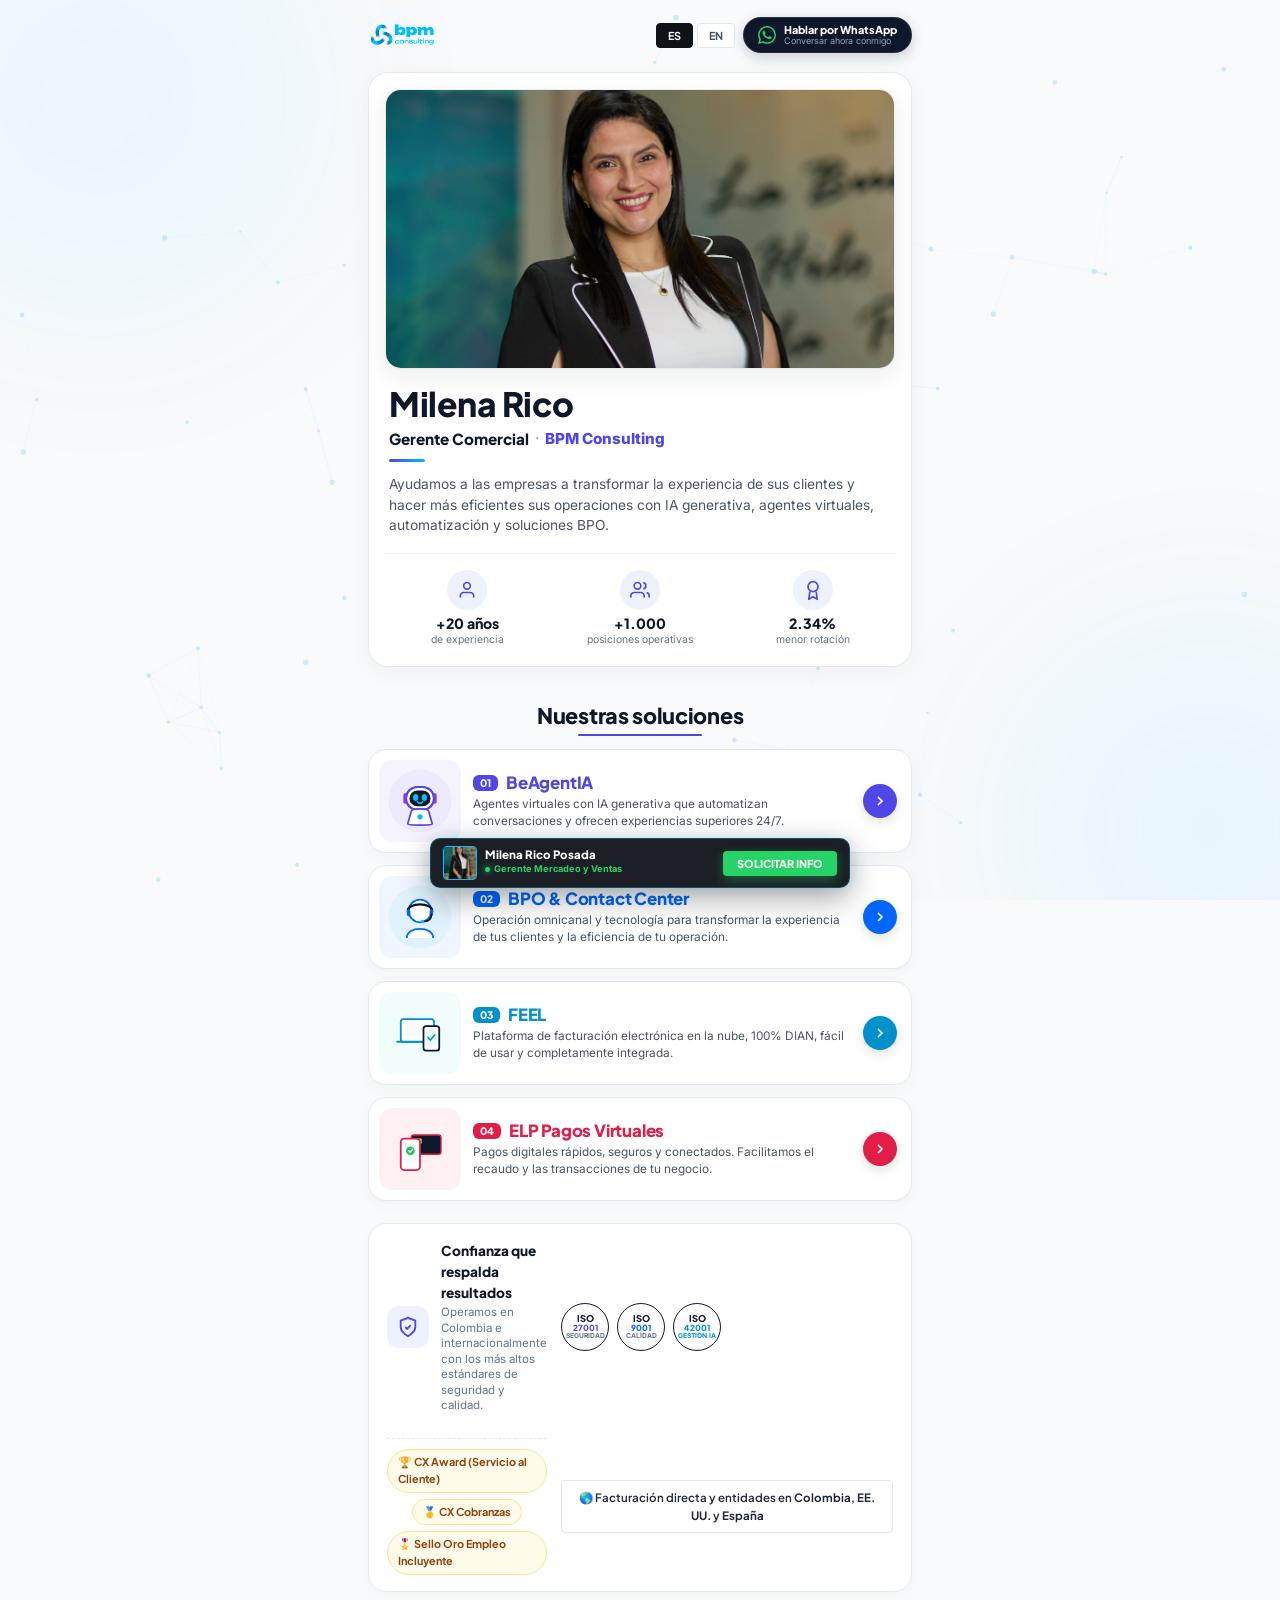
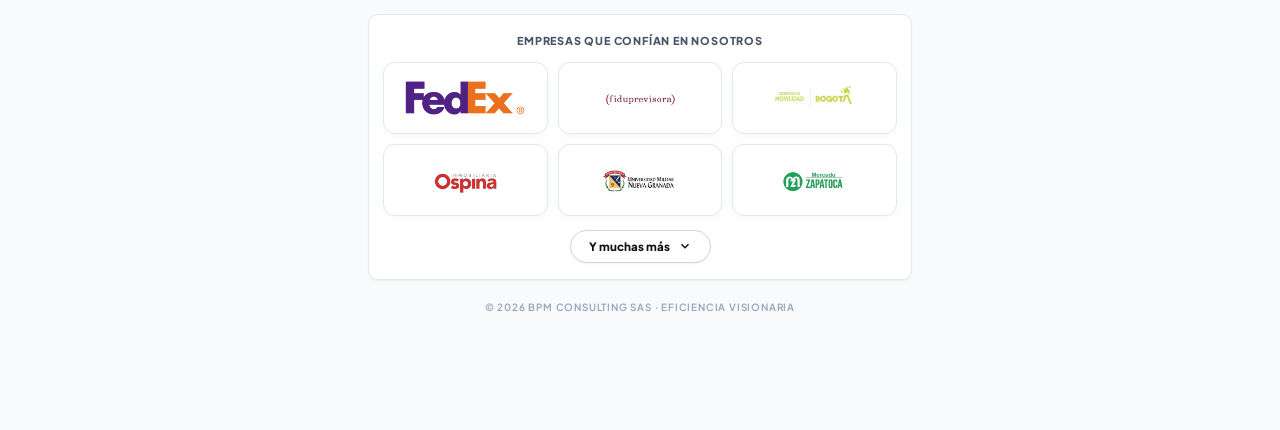
==== index.html @ cb79d007 "feat: integrar conectores CRM en BeAgentIA, galardones CX y facturación global en BPO e index" ====
<!DOCTYPE html>
<html lang="es">
<head>
  <meta charset="UTF-8">
  <meta name="viewport" content="width=device-width, initial-scale=1.0, maximum-scale=5.0">
  <title>BPM Consulting | Portafolio Ejecutivo de Soluciones</title>
  <meta name="description" content="Portafolio Ejecutivo BPM Consulting: BPO Nearshore, Be AgentIA, Plataforma FEEL y En Línea Pagos ELP.">
  <link rel="icon" type="image/png" href="assets/logos/isotipo.png">
  <link rel="stylesheet" href="css/styles.css?v=2.2">
</head>
<body data-product="general">

  <!-- Reading Scroll Progress Bar -->
  <div id="scroll-progress-bar"></div>

  <!-- Interactive Particle Mesh Canvas -->
  <canvas id="network-canvas"></canvas>

  <!-- Ambient Light Layer -->
  <div class="bg-ambient-layer">
    <div class="ambient-flare flare-1"></div>
    <div class="ambient-flare flare-2"></div>
  </div>
  <div class="page-container">

    <!-- Top Header Bar with Logo, Language Toggle & WhatsApp Direct Trigger -->
    <header class="top-header-strip reveal-on-scroll">
      <img src="assets/logos/LOGO HORIZONTAL.png" alt="BPM Consulting" class="top-brand-logo" onerror="this.src='assets/logos/logo-horizontal-color.png'">
      <div class="top-header-right">
        <div class="lang-toggle-group">
          <button class="lang-pill-btn active-lang" data-set-lang="es">ES</button>
          <button class="lang-pill-btn" data-set-lang="en">EN</button>
        </div>
        <a href="https://wa.me/573215734798?text=Hola%20Milena,%20conoc%C3%AD%20BPM%20en%20ANDICOM%20y%20me%20interesa%20conocer%20m%C3%A1s%20sobre%20el%20portafolio%20de%20soluciones%20de%20BPM%20Consulting." class="top-wa-pill-btn dynamic-wa-link" target="_blank" rel="noopener noreferrer">
          <svg viewBox="0 0 24 24" width="18" height="18" fill="currentColor"><path d="M17.472 14.382c-.297-.149-1.758-.867-2.03-.967-.273-.099-.471-.148-.67.15-.197.297-.767.966-.94 1.164-.173.199-.347.223-.644.075-.297-.15-1.255-.463-2.39-1.475-.883-.788-1.48-1.761-1.653-2.059-.173-.297-.018-.458.13-.606.134-.133.298-.347.446-.52.149-.174.198-.298.298-.497.099-.198.05-.371-.025-.52-.075-.149-.669-1.612-.916-2.207-.242-.579-.487-.5-.669-.51-.173-.008-.371-.01-.57-.01-.198 0-.52.074-.792.372-.272.297-1.04 1.016-1.04 2.479 0 1.462 1.065 2.875 1.213 3.074.149.198 2.096 3.2 5.077 4.487.709.306 1.262.489 1.694.625.712.227 1.36.195 1.871.118.571-.085 1.758-.719 2.006-1.413.248-.694.248-1.289.173-1.413-.074-.124-.272-.198-.57-.347m-5.421 7.403h-.004a9.87 9.87 0 01-5.031-1.378l-.361-.214-3.741.982.998-3.648-.235-.374a9.86 9.86 0 01-1.51-5.26c.001-5.45 4.436-9.884 9.888-9.884 2.64 0 5.122 1.03 6.988 2.898a9.825 9.825 0 012.893 6.994c-.003 5.45-4.437 9.884-9.885 9.884m8.413-18.297A11.815 11.815 0 0012.05 0C5.495 0 .16 5.335.157 11.892c0 2.096.547 4.142 1.588 5.945L.057 24l6.305-1.654a11.882 11.882 0 005.683 1.448h.005c6.554 0 11.89-5.335 11.893-11.893a11.821 11.821 0 00-3.48-8.413z"/></svg>
          <div class="top-wa-pill-text">
            <span class="top-wa-pill-title" data-es="Hablar por WhatsApp" data-en="Chat on WhatsApp">Hablar por WhatsApp</span>
            <span class="top-wa-pill-sub" data-es="Conversar ahora conmigo" data-en="Chat with me now">Conversar ahora conmigo</span>
          </div>
        </a>
      </div>
    </header>

    <!-- ==========================================================================
         HERO EXECUTIVE BROCHURE PROFILE (MILENA RICO LARGE TOP PORTRAIT + 3 CIRCLE METRICS)
         ========================================================================== -->
    <section class="hero-brochure-card reveal-on-scroll">
      <div class="hero-brochure-photo-frame">
        <img src="assets/img/Milena.jpeg" alt="Milena Rico Posada" onerror="this.src='assets/logos/isotipo.png'">
      </div>

      <div class="hero-brochure-content">
        <h1 class="hero-brochure-name">Milena Rico</h1>
        <div class="hero-brochure-role-row">
          <span class="hero-brochure-role" data-es="Gerente Comercial" data-en="Commercial Manager">Gerente Comercial</span>
          <span style="color:#94A3B8;">·</span>
          <span class="hero-brochure-company">BPM Consulting</span>
        </div>
        <div class="hero-brochure-bar"></div>
        <p class="hero-brochure-pitch" data-es="Ayudamos a las empresas a transformar la experiencia de sus clientes y hacer más eficientes sus operaciones con IA generativa, agentes virtuales, automatización y soluciones BPO." data-en="We help companies transform their customer experience and streamline operations with generative AI, virtual agents, automation, and BPO solutions.">
          Ayudamos a las empresas a transformar la experiencia de sus clientes y hacer más eficientes sus operaciones con IA generativa, agentes virtuales, automatización y soluciones BPO.
        </p>
      </div>

      <!-- 3 Circular Icon Credentials -->
      <div class="hero-circle-metrics-row">
        <div class="hero-circle-metric-item">
          <div class="circle-metric-icon-wrap">
            <svg viewBox="0 0 24 24" width="20" height="20" fill="none" stroke="currentColor" stroke-width="2"><path d="M20 21v-2a4 4 0 0 0-4-4H8a4 4 0 0 0-4 4v2"></path><circle cx="12" cy="7" r="4"></circle></svg>
          </div>
          <span class="circle-metric-val">+20 años</span>
          <span class="circle-metric-sub" data-es="de experiencia" data-en="of experience">de experiencia</span>
        </div>

        <div class="hero-circle-metric-item">
          <div class="circle-metric-icon-wrap">
            <svg viewBox="0 0 24 24" width="20" height="20" fill="none" stroke="currentColor" stroke-width="2"><path d="M17 21v-2a4 4 0 0 0-4-4H5a4 4 0 0 0-4 4v2"></path><circle cx="9" cy="7" r="4"></circle><path d="M23 21v-2a4 4 0 0 0-3-3.87"></path><path d="M16 3.13a4 4 0 0 1 0 7.75"></path></svg>
          </div>
          <span class="circle-metric-val">+1.000</span>
          <span class="circle-metric-sub" data-es="posiciones operativas" data-en="operational seats">posiciones operativas</span>
        </div>

        <div class="hero-circle-metric-item">
          <div class="circle-metric-icon-wrap">
            <svg viewBox="0 0 24 24" width="20" height="20" fill="none" stroke="currentColor" stroke-width="2"><circle cx="12" cy="8" r="6"></circle><polyline points="8.21 13.89 7 23 12 20 17 23 15.79 13.88"></polyline></svg>
          </div>
          <span class="circle-metric-val">2.34%</span>
          <span class="circle-metric-sub" data-es="menor rotación" data-en="low turnover">menor rotación</span>
        </div>
      </div>
    </section>

    <!-- ==========================================================================
         SOLUTIONS SECTION TITLE
         ========================================================================== -->
    <div class="solutions-section-title-wrap reveal-on-scroll">
      <h2 class="solutions-section-heading" data-es="Nuestras soluciones" data-en="Our Solutions">Nuestras soluciones</h2>
    </div>

    <!-- ==========================================================================
         THE 4 EXECUTIVE SOLUTION CARDS (WITH LEFT GRAPHIC BOX & CIRCULAR ARROW)
         ========================================================================== -->
    <div class="solution-horizontal-list">

      <!-- 01. BeAgentIA -->
      <a href="agentia/index.html" class="sol-card-item sol-card-agentia reveal-on-scroll stagger-1">
        <div class="sol-card-visual-box">
          <svg viewBox="0 0 80 80" width="70" height="70" fill="none" xmlns="http://www.w3.org/2000/svg">
            <circle cx="40" cy="40" r="36" fill="#EDE9FE"/>
            <!-- Cute AI Robot Character -->
            <rect x="24" y="24" width="32" height="26" rx="13" fill="#FFFFFF" stroke="#4F46E5" stroke-width="2.5"/>
            <rect x="28" y="28" width="24" height="18" rx="9" fill="#0F172A"/>
            <!-- Glowing Eyes -->
            <ellipse cx="35" cy="36" rx="3" ry="4" fill="#00BFFC"/>
            <ellipse cx="45" cy="36" rx="3" ry="4" fill="#00BFFC"/>
            <!-- Friendly Smile -->
            <path d="M37 41 Q40 44 43 41" stroke="#00BFFC" stroke-width="1.8" stroke-linecap="round"/>
            <!-- Headphones -->
            <rect x="21" y="31" width="4" height="12" rx="2" fill="#7C3AED"/>
            <rect x="55" y="31" width="4" height="12" rx="2" fill="#7C3AED"/>
            <!-- Robot Body -->
            <path d="M30 52 C30 48, 50 48, 50 52 L54 66 C54 68, 26 68, 26 66 Z" fill="#FFFFFF" stroke="#4F46E5" stroke-width="2"/>
            <circle cx="40" cy="58" r="3" fill="#00BFFC"/>
          </svg>
        </div>
        <div class="sol-card-content">
          <div class="sol-card-header-row">
            <span class="sol-badge-index">01</span>
            <span class="sol-card-title">BeAgentIA</span>
          </div>
          <p class="sol-card-desc" data-es="Agentes virtuales con IA generativa que automatizan conversaciones y ofrecen experiencias superiores 24/7." data-en="Virtual agents with generative AI that automate conversations and deliver superior 24/7 experiences.">
            Agentes virtuales con IA generativa que automatizan conversaciones y ofrecen experiencias superiores 24/7.
          </p>
        </div>
        <div class="sol-card-arrow-circle">
          <svg viewBox="0 0 24 24" width="16" height="16" fill="none" stroke="currentColor" stroke-width="2.5"><polyline points="9 18 15 12 9 6"></polyline></svg>
        </div>
      </a>

      <!-- 02. BPO & Contact Center -->
      <a href="bpo-nearshore/index.html" class="sol-card-item sol-card-bpo reveal-on-scroll stagger-2">
        <div class="sol-card-visual-box">
          <svg viewBox="0 0 80 80" width="70" height="70" fill="none" xmlns="http://www.w3.org/2000/svg">
            <circle cx="40" cy="40" r="36" fill="#E0F2FE"/>
            <!-- Contact Center Agent Profile Graphic -->
            <circle cx="40" cy="33" r="13" fill="#FFFFFF" stroke="#0066FF" stroke-width="2"/>
            <!-- Headset -->
            <path d="M26 33 C26 23, 54 23, 54 33" stroke="#0F172A" stroke-width="2.5" stroke-linecap="round"/>
            <rect x="25" y="31" width="4" height="8" rx="2" fill="#0066FF"/>
            <rect x="51" y="31" width="4" height="8" rx="2" fill="#0066FF"/>
            <path d="M53 37 Q53 45 44 45" stroke="#0F172A" stroke-width="2" stroke-linecap="round"/>
            <circle cx="43" cy="45" r="2" fill="#00BFFC"/>
            <!-- Body -->
            <path d="M25 64 C25 50, 55 50, 55 64" fill="#FFFFFF" stroke="#0066FF" stroke-width="2"/>
          </svg>
        </div>
        <div class="sol-card-content">
          <div class="sol-card-header-row">
            <span class="sol-badge-index">02</span>
            <span class="sol-card-title">BPO &amp; Contact Center</span>
          </div>
          <p class="sol-card-desc" data-es="Operación omnicanal y tecnología para transformar la experiencia de tus clientes y la eficiencia de tu operación." data-en="Omnichannel operations and technology to transform customer experience and operation efficiency.">
            Operación omnicanal y tecnología para transformar la experiencia de tus clientes y la eficiencia de tu operación.
          </p>
        </div>
        <div class="sol-card-arrow-circle">
          <svg viewBox="0 0 24 24" width="16" height="16" fill="none" stroke="currentColor" stroke-width="2.5"><polyline points="9 18 15 12 9 6"></polyline></svg>
        </div>
      </a>

      <!-- 03. FEEL -->
      <a href="feel/index.html" class="sol-card-item sol-card-feel reveal-on-scroll stagger-3">
        <div class="sol-card-visual-box">
          <svg viewBox="0 0 80 80" width="70" height="70" fill="none" xmlns="http://www.w3.org/2000/svg">
            <circle cx="40" cy="40" r="36" fill="#F0FDFA"/>
            <!-- Multi-device Cloud Invoicing Graphic -->
            <!-- Laptop Screen -->
            <rect x="18" y="24" width="38" height="26" rx="3" fill="#FFFFFF" stroke="#0090CC" stroke-width="2"/>
            <rect x="22" y="28" width="30" height="16" rx="2" fill="#F8FAFC"/>
            <path d="M14 50 L60 50" stroke="#0090CC" stroke-width="2.5" stroke-linecap="round"/>
            <!-- Mobile device in front -->
            <rect x="44" y="32" width="18" height="28" rx="3" fill="#FFFFFF" stroke="#0F172A" stroke-width="2"/>
            <rect x="47" y="36" width="12" height="18" rx="1.5" fill="#E6FFFA"/>
            <polyline points="49 45 52 48 57 42" stroke="#00A389" stroke-width="1.8" stroke-linecap="round"/>
          </svg>
        </div>
        <div class="sol-card-content">
          <div class="sol-card-header-row">
            <span class="sol-badge-index">03</span>
            <span class="sol-card-title">FEEL</span>
          </div>
          <p class="sol-card-desc" data-es="Plataforma de facturación electrónica en la nube, 100% DIAN, fácil de usar y completamente integrada." data-en="Cloud electronic invoicing platform, 100% DIAN, easy to use and fully integrated.">
            Plataforma de facturación electrónica en la nube, 100% DIAN, fácil de usar y completamente integrada.
          </p>
        </div>
        <div class="sol-card-arrow-circle">
          <svg viewBox="0 0 24 24" width="16" height="16" fill="none" stroke="currentColor" stroke-width="2.5"><polyline points="9 18 15 12 9 6"></polyline></svg>
        </div>
      </a>

      <!-- 04. ELP Pagos Virtuales -->
      <a href="elp/index.html" class="sol-card-item sol-card-elp reveal-on-scroll stagger-4">
        <div class="sol-card-visual-box">
          <svg viewBox="0 0 80 80" width="70" height="70" fill="none" xmlns="http://www.w3.org/2000/svg">
            <circle cx="40" cy="40" r="36" fill="#FFF1F2"/>
            <!-- Credit Card in Background -->
            <rect x="30" y="24" width="34" height="22" rx="3" fill="#0F172A" stroke="#E11D48" stroke-width="1.5"/>
            <rect x="34" y="28" width="8" height="6" rx="1" fill="#FBBF24"/>
            <!-- Mobile Phone with Payment Confirmation -->
            <rect x="18" y="28" width="22" height="36" rx="4" fill="#FFFFFF" stroke="#E11D48" stroke-width="2"/>
            <rect x="21" y="34" width="16" height="22" rx="2" fill="#F8FAFC"/>
            <!-- Checkmark Circle -->
            <circle cx="29" cy="42" r="5" fill="#22C55E"/>
            <polyline points="27 42 28.5 43.5 31.5 40.5" stroke="#FFFFFF" stroke-width="1.5" stroke-linecap="round"/>
          </svg>
        </div>
        <div class="sol-card-content">
          <div class="sol-card-header-row">
            <span class="sol-badge-index">04</span>
            <span class="sol-card-title">ELP Pagos Virtuales</span>
          </div>
          <p class="sol-card-desc" data-es="Pagos digitales rápidos, seguros y conectados. Facilitamos el recaudo y las transacciones de tu negocio." data-en="Fast, secure, connected digital payments. We facilitate revenue collection and business transactions.">
            Pagos digitales rápidos, seguros y conectados. Facilitamos el recaudo y las transacciones de tu negocio.
          </p>
        </div>
        <div class="sol-card-arrow-circle">
          <svg viewBox="0 0 24 24" width="16" height="16" fill="none" stroke="currentColor" stroke-width="2.5"><polyline points="9 18 15 12 9 6"></polyline></svg>
        </div>
      </a>

    </div>

    <!-- ==========================================================================
         QUALITY ASSURANCE & CERTIFICATIONS BANNER
         ========================================================================== -->
    <div class="assurance-cert-card reveal-on-scroll">
      <div class="assurance-left-wrap">
        <div class="assurance-shield-icon">
          <svg viewBox="0 0 24 24" width="22" height="22" fill="none" stroke="currentColor" stroke-width="2"><path d="M12 22s8-4 8-10V5l-8-3-8 3v7c0 6 8 10 8 10z"></path><polyline points="9 12 11 14 15 10"></polyline></svg>
        </div>
        <div>
          <div class="assurance-title" data-es="Confianza que respalda resultados" data-en="Trust That Backs Results">Confianza que respalda resultados</div>
          <div class="assurance-desc" data-es="Operamos en Colombia e internacionalmente con los más altos estándares de seguridad y calidad." data-en="We operate in Colombia and internationally under the highest security and quality standards.">
            Operamos en Colombia e internacionalmente con los más altos estándares de seguridad y calidad.
          </div>
        </div>
      </div>
      <div class="cert-badges-row">
        <div class="cert-stamp-badge">
          <span class="cert-stamp-title">ISO</span>
          <span class="cert-stamp-title" style="font-size:0.52rem; color:#4F46E5;">27001</span>
          <span class="cert-stamp-sub">Seguridad</span>
        </div>
        <div class="cert-stamp-badge">
          <span class="cert-stamp-title">ISO</span>
          <span class="cert-stamp-title" style="font-size:0.52rem; color:#0066FF;">9001</span>
          <span class="cert-stamp-sub">Calidad</span>
        </div>
        <div class="cert-stamp-badge">
          <span class="cert-stamp-title">ISO</span>
          <span class="cert-stamp-title" style="font-size:0.52rem; color:#0090CC;">42001</span>
          <span class="cert-stamp-sub" style="color:#0090CC;">Gestión IA</span>
        </div>
      </div>

      <!-- Industry Recognition & Global Invoicing -->
      <div class="assurance-awards-row">
        <span class="award-pill-tag">🏆 CX Award (Servicio al Cliente)</span>
        <span class="award-pill-tag">🥇 CX Cobranzas</span>
        <span class="award-pill-tag">🎖️ Sello Oro Empleo Incluyente</span>
      </div>
      <div class="international-presence-strip">
        <span>🌎 Facturación directa y entidades en <strong>Colombia</strong>, <strong>EE. UU.</strong> y <strong>España</strong></span>
      </div>
    </div>

    <!-- ==========================================================================
         COMPACT CLIENT TRUST SECTION WITH EXPANDABLE LOGO GRID
         ========================================================================== -->
    <section class="client-trust-section reveal-on-scroll">
      <div class="client-trust-title" data-es="Empresas que Confían en Nosotros" data-en="Companies That Trust Us">Empresas que Confían en Nosotros</div>
      
      <!-- 6 Primary Logos -->
      <div class="client-logo-grid">
        <div class="client-logo-cell"><img src="assets/logos/Fedex.webp" alt="FedEx"></div>
        <div class="client-logo-cell"><img src="assets/logos/Fiduprevisora.webp" alt="UARIV / Sector Público"></div>
        <div class="client-logo-cell"><img src="assets/logos/Secretaria-de-Mobilidad.webp" alt="Secretaría de Movilidad"></div>
        <div class="client-logo-cell"><img src="assets/logos/Inmobiliaria-Ospina.webp" alt="OPAIN / Ospina"></div>
        <div class="client-logo-cell"><img src="assets/logos/U-Militar-Nueva-Granada.webp" alt="Universidad Militar Nueva Granada"></div>
        <div class="client-logo-cell"><img src="assets/logos/Zapatoca.webp" alt="Supermercados Zapatoca"></div>
      </div>

      <!-- Expand Button -->
      <div class="btn-expand-clients-wrap">
        <button class="btn-expand-clients" type="button" data-toggle-clients>
          <span data-es="Y muchas más" data-en="And many more">Y muchas más</span>
          <svg viewBox="0 0 24 24" width="14" height="14" fill="none" stroke="currentColor" stroke-width="2.5"><polyline points="6 9 12 15 18 9"></polyline></svg>
        </button>
      </div>

      <!-- Expandable Extra Grid -->
      <div class="clients-extra-grid">
        <div class="client-logo-cell"><img src="assets/logos/Claro.webp" alt="Claro"></div>
        <div class="client-logo-cell"><img src="assets/logos/Banco-de-la-Republica.webp" alt="Banco de la República"></div>
        <div class="client-logo-cell"><img src="assets/logos/Prepass.webp" alt="PrePass"></div>
        <div class="client-logo-cell"><img src="assets/logos/Frontier.webp" alt="Frontera Energy"></div>
        <div class="client-logo-cell"><img src="assets/logos/ICETEX.webp" alt="ICETEX"></div>
        <div class="client-logo-cell"><img src="assets/logos/Camara-de-Comercio.webp" alt="Cámara de Comercio"></div>
        <div class="client-logo-cell"><img src="assets/logos/Rabelo-Foods.webp" alt="Rabelo Foods"></div>
        <div class="client-logo-cell"><img src="assets/logos/ICFES.webp" alt="ICFES"></div>
        <div class="client-logo-cell"><img src="assets/logos/Ministerio-de-Educacion.webp" alt="Ministerio de Educación"></div>
      </div>
    </section>

    <!-- Footer Copy Claim -->
    <p class="footer-copy-claim">© 2026 BPM CONSULTING SAS · EFICIENCIA VISIONARIA</p>

  </div>

  <!-- Sticky Bottom Contact Bar -->
  <div class="sticky-float-bar">
    <a href="https://wa.me/573215734798?text=Hola%20Milena,%20conoc%C3%AD%20BPM%20en%20ANDICOM%20y%20me%20interesa%20conocer%20m%C3%A1s%20sobre%20el%20portafolio%20de%20soluciones%20de%20BPM%20Consulting." class="sticky-mgr-info dynamic-wa-link" target="_blank" rel="noopener noreferrer">
      <img src="assets/img/Milena.jpeg" alt="Milena Rico" class="sticky-mgr-img" onerror="this.src='assets/logos/isotipo.png'">
      <div>
        <div class="sticky-mgr-name">Milena Rico Posada</div>
        <div class="sticky-mgr-status"><span class="status-dot-pulse"></span> <span data-es="Gerente Mercadeo y Ventas" data-en="Marketing &amp; Sales Manager">Gerente Mercadeo y Ventas</span></div>
      </div>
    </a>
    <button class="sticky-chat-cta" data-open-lead-modal data-service="Portafolio General" style="border:none; cursor:pointer;">
      <span data-es="Solicitar info" data-en="Request Info">Solicitar info</span>
    </button>
  </div>

  <!-- ==========================================================================
       LEAD CAPTURE MODAL / BOTTOM-SHEET: "SOLICITAR INFORMACIÓN"
       ========================================================================== -->
  <div class="lead-modal-overlay" id="lead-modal-overlay" aria-hidden="true">
    <div class="lead-modal-sheet" role="dialog" aria-modal="true">
      <div class="lead-modal-header">
        <div>
          <h2 class="lead-modal-title" data-es="Solicitar información" data-en="Request Information">Solicitar información</h2>
          <p class="lead-form-hint" style="text-align:left; margin-top:2px; font-size:0.75rem; color:var(--color-gray-70);" data-es="Déjanos tus datos y te contactamos." data-en="Leave your details and we will contact you.">Déjanos tus datos y te contactamos.</p>
        </div>
        <button class="lead-modal-close-btn" id="lead-modal-close" aria-label="Cerrar">
          <svg viewBox="0 0 24 24" width="16" height="16" fill="none" stroke="currentColor" stroke-width="2.5"><line x1="18" y1="6" x2="6" y2="18"></line><line x1="6" y1="6" x2="18" y2="18"></line></svg>
        </button>
      </div>

      <form id="lead-inquiry-form" class="lead-form-grid">
        <div class="lead-input-group">
          <label class="lead-input-label" for="lead-name" data-es="Nombre *" data-en="Name *">Nombre *</label>
          <input type="text" id="lead-name" class="lead-form-input" placeholder="Tu nombre completo" required>
        </div>

        <div class="lead-input-group">
          <label class="lead-input-label" for="lead-company" data-es="Empresa" data-en="Company">Empresa</label>
          <input type="text" id="lead-company" class="lead-form-input" placeholder="Nombre de tu empresa">
        </div>

        <div class="lead-input-group">
          <label class="lead-input-label" for="lead-email" data-es="Correo" data-en="Email">Correo</label>
          <input type="email" id="lead-email" class="lead-form-input" placeholder="correo@empresa.com">
        </div>

        <div class="lead-input-group">
          <label class="lead-input-label" for="lead-phone" data-es="Teléfono *" data-en="Phone *">Teléfono *</label>
          <input type="tel" id="lead-phone" class="lead-form-input" placeholder="+57 300 000 0000" required>
        </div>

        <div class="lead-input-group">
          <label class="lead-input-label" for="lead-interest" data-es="Servicio de interés ▾" data-en="Service of Interest ▾">Servicio de interés ▾</label>
          <select id="lead-interest" class="lead-form-select">
            <option value="BeAgentIA">BeAgentIA</option>
            <option value="BPO & Contact Center">BPO & Contact Center</option>
            <option value="FEEL">FEEL</option>
            <option value="ELP Pagos Virtuales">ELP Pagos Virtuales</option>
            <option value="Portafolio Integral">Todo el Portafolio</option>
          </select>
        </div>

        <button type="submit" class="lead-form-submit-btn">
          <svg viewBox="0 0 24 24" width="18" height="18" fill="currentColor"><path d="M17.472 14.382c-.297-.149-1.758-.867-2.03-.967-.273-.099-.471-.148-.67.15-.197.297-.767.966-.94 1.164-.173.199-.347.223-.644.075-.297-.15-1.255-.463-2.39-1.475-.883-.788-1.48-1.761-1.653-2.059-.173-.297-.018-.458.13-.606.134-.133.298-.347.446-.52.149-.174.198-.298.298-.497.099-.198.05-.371-.025-.52-.075-.149-.669-1.612-.916-2.207-.242-.579-.487-.5-.669-.51-.173-.008-.371-.01-.57-.01-.198 0-.52.074-.792.372-.272.297-1.04 1.016-1.04 2.479 0 1.462 1.065 2.875 1.213 3.074.149.198 2.096 3.2 5.077 4.487.709.306 1.262.489 1.694.625.712.227 1.36.195 1.871.118.571-.085 1.758-.719 2.006-1.413.248-.694.248-1.289.173-1.413-.074-.124-.272-.198-.57-.347m-5.421 7.403h-.004a9.87 9.87 0 01-5.031-1.378l-.361-.214-3.741.982.998-3.648-.235-.374a9.86 9.86 0 01-1.51-5.26c.001-5.45 4.436-9.884 9.888-9.884 2.64 0 5.122 1.03 6.988 2.898a9.825 9.825 0 012.893 6.994c-.003 5.45-4.437 9.884-9.885 9.884m8.413-18.297A11.815 11.815 0 0012.05 0C5.495 0 .16 5.335.157 11.892c0 2.096.547 4.142 1.588 5.945L.057 24l6.305-1.654a11.882 11.882 0 005.683 1.448h.005c6.554 0 11.89-5.335 11.893-11.893a11.821 11.821 0 00-3.48-8.413z"/></svg>
          <span data-es="Enviar información a Milena" data-en="Send Information to Milena">Enviar información a Milena</span>
        </button>
      </form>
    </div>
  </div>

  <script src="js/main.js"></script>
</body>
</html>
---- css/styles.css ----
/* ==========================================================================
   BPM CONSULTING — EXECUTIVE MOBILE SUITE (SHARP & REFINED)
   Typography: 'Plus Jakarta Sans' (Display & Headers) + 'Inter' (Body)
   Style: Sophisticated Corporate, Clean Lines, Rectangular Geometry, Generous Margins
   Official Palette: Electric Cyan #00BFFC / Dark Blue #0090CC / Deep Navy-Black #10121A
   ========================================================================== */

@import url('https://fonts.googleapis.com/css2?family=Inter:wght@300;400;500;600;700&family=Plus+Jakarta+Sans:wght@500;600;700;800&display=swap');

:root {
  /* BPM Core Palette */
  --color-blue: #00BFFC;
  --color-blue-dark: #0090CC;
  --color-black: #10121A;
  --color-white: #FFFFFF;
  --color-gray-90: #1A1D27;
  --color-gray-70: #475467;
  --color-gray-40: #94A3B8;
  --color-gray-20: #CBD5E1;
  --color-gray-10: #E2E8F0;
  --color-gray-05: #F8FAFC;

  /* Product Brand Identities */
  --accent-bpo: #1B4F9C;
  --accent-agentia: #7B3181;
  --accent-feel: #0090CC;
  --accent-elp: #6B2D8C;

  /* Dynamic Theme Variables */
  --prod-accent: #00BFFC;
  --prod-glow: rgba(0, 191, 252, 0.2);

  /* Typography */
  --font-display: 'Plus Jakarta Sans', -apple-system, BlinkMacSystemFont, 'Segoe UI', Roboto, sans-serif;
  --font-body: 'Inter', -apple-system, BlinkMacSystemFont, 'Segoe UI', Roboto, sans-serif;

  /* Sophisticated Rectangular Radii */
  --radius-xs: 4px;
  --radius-sm: 8px;
  --radius-md: 10px;
  --radius-lg: 12px;
  --radius-pill: 9999px;

  /* Refined Elevation Shadows */
  --shadow-subtle: 0 1px 3px rgba(16, 18, 26, 0.04), 0 1px 2px rgba(16, 18, 26, 0.02);
  --shadow-card: 0 4px 20px rgba(16, 18, 26, 0.06), 0 1px 3px rgba(16, 18, 26, 0.03);
  --shadow-hover: 0 10px 25px rgba(0, 191, 252, 0.14), 0 2px 6px rgba(16, 18, 26, 0.04);
  --shadow-cta: 0 6px 18px rgba(37, 211, 102, 0.28);

  /* Motion */
  --ease-smooth: cubic-bezier(0.16, 1, 0.3, 1);
  --ease-spring: cubic-bezier(0.175, 0.885, 0.32, 1.275);
}

/* Subpage Theme Adjustments */
body[data-product="bpo"] {
  --prod-accent: var(--accent-bpo);
  --prod-glow: rgba(27, 79, 156, 0.25);
}
body[data-product="agentia"] {
  --prod-accent: var(--accent-agentia);
  --prod-glow: rgba(123, 49, 129, 0.25);
}
body[data-product="feel"] {
  --prod-accent: var(--accent-feel);
  --prod-glow: rgba(0, 144, 204, 0.25);
}
body[data-product="elp"] {
  --prod-accent: var(--accent-elp);
  --prod-glow: rgba(107, 45, 140, 0.25);
}

/* Reset */
*, *::before, *::after {
  box-sizing: border-box;
  margin: 0;
  padding: 0;
  -webkit-tap-highlight-color: transparent;
}

img {
  max-width: 100%;
  height: auto;
}

html {
  font-size: 100%;
  scroll-behavior: smooth;
}

body {
  font-family: var(--font-body);
  background-color: var(--color-gray-05);
  color: var(--color-black);
  min-height: 100vh;
  line-height: 1.55;
  overflow-x: hidden;
  position: relative;
  -webkit-font-smoothing: antialiased;
  -moz-osx-font-smoothing: grayscale;
}

/* Top Progress Bar */
#scroll-progress-bar {
  position: fixed;
  top: 0;
  left: 0;
  height: 2.5px;
  width: 0%;
  background: linear-gradient(90deg, var(--color-blue), var(--color-blue-dark));
  z-index: 10002;
  transition: width 0.1s ease-out;
}

/* Background Canvas & Ambient Orbs */
#network-canvas {
  position: fixed;
  top: 0;
  left: 0;
  width: 100%;
  height: 100%;
  z-index: 0;
  pointer-events: none;
  opacity: 0.45;
}

.bg-ambient-layer {
  position: fixed;
  inset: 0;
  overflow: hidden;
  pointer-events: none;
  z-index: 0;
}

.ambient-flare {
  position: absolute;
  border-radius: 50%;
  filter: blur(100px);
  opacity: 0.35;
  animation: floatOrb 14s infinite alternate ease-in-out;
}

.flare-1 {
  width: 50vw;
  height: 50vw;
  max-width: 450px;
  max-height: 450px;
  background: rgba(0, 191, 252, 0.16);
  top: -10vw;
  left: -10vw;
}

.flare-2 {
  width: 45vw;
  height: 45vw;
  max-width: 400px;
  max-height: 400px;
  background: var(--prod-glow);
  bottom: -10vw;
  right: -10vw;
  animation-delay: -7s;
}

@keyframes floatOrb {
  0% { transform: translate(0, 0) scale(1); }
  100% { transform: translate(25px, 30px) scale(1.06); }
}

/* ==========================================================================
   PAGE CONTAINER (BREATHING MARGINS)
   ========================================================================== */
.page-container {
  position: relative;
  z-index: 1;
  width: 100%;
  max-width: 580px;
  margin: 0 auto;
  padding: 16px 18px 115px;
  display: flex;
  flex-direction: column;
  align-items: center;
}

/* Top Header Bar for Subpages (Clean Back Nav + Logo + Lang) */
.subpage-top-bar {
  width: 100%;
  display: flex;
  justify-content: space-between;
  align-items: center;
  margin-bottom: 16px;
  gap: 8px;
}

.back-nav-pill {
  display: inline-flex;
  align-items: center;
  gap: 5px;
  padding: 5px 12px;
  background: #FFFFFF;
  border: 1px solid var(--color-gray-10);
  border-radius: var(--radius-xs);
  color: var(--color-black);
  text-decoration: none;
  font-family: var(--font-display);
  font-size: 0.68rem;
  font-weight: 700;
  box-shadow: var(--shadow-subtle);
  transition: all 0.2s ease;
  flex-shrink: 0;
}

.back-nav-pill:hover {
  border-color: var(--color-blue);
  color: var(--color-blue-dark);
  background: #FFFFFF;
}

.back-nav-pill:active {
  transform: scale(0.96);
}

/* Top Header Strip (Hub) */
.top-header-strip {
  width: 100%;
  display: flex;
  justify-content: space-between;
  align-items: center;
  margin-bottom: 18px;
  gap: 10px;
}

.top-brand-logo {
  height: 38px;
  max-width: 160px;
  width: auto;
  object-fit: contain;
  display: block;
}

.top-header-right {
  display: flex;
  align-items: center;
  gap: 8px;
}

.lang-toggle-group {
  display: flex;
  gap: 4px;
  flex-shrink: 0;
}

.lang-pill-btn {
  background: #FFFFFF;
  border: 1px solid var(--color-gray-10);
  color: var(--color-gray-70);
  padding: 5px 11px;
  border-radius: var(--radius-xs);
  font-family: var(--font-display);
  font-size: 0.68rem;
  font-weight: 700;
  cursor: pointer;
  transition: all 0.2s ease;
}

.lang-pill-btn.active-lang {
  background: var(--color-black);
  color: #FFFFFF;
  border-color: var(--color-black);
}

.top-wa-pill-btn {
  display: inline-flex;
  align-items: center;
  gap: 8px;
  background: #0F172A;
  color: #FFFFFF;
  padding: 6px 14px;
  border-radius: 50px;
  text-decoration: none;
  box-shadow: 0 4px 14px rgba(15, 23, 42, 0.2);
  transition: all 0.2s ease;
  border: 1px solid rgba(255, 255, 255, 0.1);
}

.top-wa-pill-btn:hover {
  background: #1E293B;
  transform: translateY(-1px);
}

.top-wa-pill-btn svg {
  color: #25D366;
  flex-shrink: 0;
}

.top-wa-pill-text {
  display: flex;
  flex-direction: column;
  text-align: left;
  line-height: 1.15;
}

.top-wa-pill-title {
  font-family: var(--font-display);
  font-size: 0.68rem;
  font-weight: 800;
  color: #FFFFFF;
}

.top-wa-pill-sub {
  font-size: 0.56rem;
  color: #94A3B8;
}

/* Scroll Reveal */
.reveal-on-scroll {
  opacity: 0;
  transform: translateY(14px);
  transition: opacity 0.45s var(--ease-smooth), transform 0.45s var(--ease-smooth);
  will-change: opacity, transform;
}

.reveal-on-scroll.revealed {
  opacity: 1;
  transform: translateY(0);
}

.stagger-1 { transition-delay: 0.04s; }
.stagger-2 { transition-delay: 0.08s; }
.stagger-3 { transition-delay: 0.12s; }
.stagger-4 { transition-delay: 0.16s; }

/* ==========================================================================
   HERO EXECUTIVE PROFILE (MILENA RICO LARGE TOP PORTRAIT + METRICS)
   ========================================================================== */
.hero-brochure-card {
  width: 100%;
  background: #FFFFFF;
  border: 1px solid #E2E8F0;
  border-radius: 20px;
  padding: 16px 16px 20px;
  box-shadow: 0 6px 24px rgba(0, 0, 0, 0.04);
  margin-bottom: 22px;
  position: relative;
  overflow: hidden;
  display: flex;
  flex-direction: column;
}

.hero-brochure-photo-frame {
  position: relative;
  width: 100%;
  height: 280px;
  border-radius: 16px;
  overflow: hidden;
  box-shadow: 0 8px 24px rgba(15, 23, 42, 0.08);
  border: 1px solid rgba(0, 0, 0, 0.06);
  background: #F8FAFC;
  margin-bottom: 16px;
}

@media (max-width: 480px) {
  .hero-brochure-photo-frame {
    height: 240px;
  }
}

.hero-brochure-photo-frame img {
  width: 100%;
  height: 100%;
  object-fit: cover;
  object-position: center 18%;
  display: block;
}

.hero-brochure-content {
  display: flex;
  flex-direction: column;
  padding: 0 4px;
}

.hero-brochure-name {
  font-family: var(--font-display);
  font-size: 2.1rem;
  font-weight: 800;
  color: #0F172A;
  line-height: 1.1;
  margin-bottom: 4px;
  letter-spacing: -0.5px;
}

.hero-brochure-role-row {
  display: flex;
  align-items: center;
  gap: 6px;
  flex-wrap: wrap;
  margin-bottom: 8px;
}

.hero-brochure-role {
  font-family: var(--font-display);
  font-size: 0.95rem;
  font-weight: 800;
  color: #0F172A;
}

.hero-brochure-company {
  color: #4F46E5;
  font-weight: 800;
  font-size: 0.95rem;
}

.hero-brochure-bar {
  width: 36px;
  height: 3.5px;
  background: linear-gradient(90deg, #4F46E5, #00BFFC);
  border-radius: 2px;
  margin-bottom: 12px;
}

.hero-brochure-pitch {
  font-size: 0.86rem;
  color: #475569;
  line-height: 1.48;
  margin-bottom: 18px;
}

/* 3 Circular Icon Credentials / Stats */
.hero-circle-metrics-row {
  display: grid;
  grid-template-columns: repeat(3, 1fr);
  gap: 8px;
  padding-top: 16px;
  border-top: 1px solid #F1F5F9;
}

.hero-circle-metric-item {
  display: flex;
  flex-direction: column;
  align-items: center;
  text-align: center;
}

.circle-metric-icon-wrap {
  width: 40px;
  height: 40px;
  border-radius: 50%;
  background: #EEF2FF;
  display: flex;
  align-items: center;
  justify-content: center;
  color: #4F46E5;
  margin-bottom: 6px;
}

.circle-metric-val {
  font-family: var(--font-display);
  font-size: 0.88rem;
  font-weight: 800;
  color: #0F172A;
  line-height: 1.1;
}

.circle-metric-sub {
  font-size: 0.65rem;
  color: #64748B;
  margin-top: 2px;
  line-height: 1.2;
}

/* ==========================================================================
   SOLUTIONS SECTION TITLE
   ========================================================================== */
.solutions-section-title-wrap {
  text-align: center;
  margin: 10px 0 16px;
  position: relative;
}

.solutions-section-heading {
  font-family: var(--font-display);
  font-size: 1.35rem;
  font-weight: 800;
  color: #0F172A;
  display: inline-block;
  position: relative;
  letter-spacing: -0.3px;
}

.solutions-section-heading::after {
  content: '';
  position: absolute;
  bottom: -4px;
  left: 20%;
  right: 20%;
  height: 2.5px;
  background: #4F46E5;
  border-radius: 2px;
}

/* ==========================================================================
   HORIZONTAL EXECUTIVE SOLUTION CARDS (WITH LEFT GRAPHIC BOX)
   ========================================================================== */
.solution-horizontal-list {
  width: 100%;
  display: flex;
  flex-direction: column;
  gap: 12px;
  margin-bottom: 22px;
}

.sol-card-item {
  width: 100%;
  background: #FFFFFF;
  border: 1px solid #E2E8F0;
  border-radius: 18px;
  padding: 10px;
  display: flex;
  align-items: center;
  gap: 12px;
  text-decoration: none;
  box-shadow: 0 4px 16px rgba(0, 0, 0, 0.03);
  transition: all 0.25s cubic-bezier(0.2, 0.8, 0.2, 1);
  position: relative;
}

.sol-card-item:hover {
  transform: translateY(-2px);
  box-shadow: 0 8px 24px rgba(0, 0, 0, 0.07);
  border-color: #CBD5E1;
}

.sol-card-item:active {
  transform: scale(0.99);
}

/* Left Illustration Box */
.sol-card-visual-box {
  width: 82px;
  height: 82px;
  border-radius: 14px;
  display: flex;
  align-items: center;
  justify-content: center;
  flex-shrink: 0;
  overflow: hidden;
  padding: 6px;
  position: relative;
}

@media (max-width: 480px) {
  .sol-card-visual-box {
    width: 74px;
    height: 74px;
  }
}

.sol-card-visual-box svg,
.sol-card-visual-box img {
  width: 100%;
  height: 100%;
  object-fit: contain;
}

/* Specific product colors for visual box */
.sol-card-agentia .sol-card-visual-box { background: #F5F3FF; }
.sol-card-bpo .sol-card-visual-box { background: #EFF6FF; }
.sol-card-feel .sol-card-visual-box { background: #F0FDFA; }
.sol-card-elp .sol-card-visual-box { background: #FFF1F2; }

/* Middle Content */
.sol-card-content {
  flex: 1;
  min-width: 0;
  display: flex;
  flex-direction: column;
  gap: 3px;
}

.sol-card-header-row {
  display: flex;
  align-items: center;
  gap: 8px;
}

.sol-badge-index {
  font-family: var(--font-display);
  font-size: 0.65rem;
  font-weight: 800;
  color: #FFFFFF;
  padding: 2px 7px;
  border-radius: 6px;
  line-height: 1.2;
}

.sol-card-agentia .sol-badge-index { background: #4F46E5; }
.sol-card-bpo .sol-badge-index { background: #0066FF; }
.sol-card-feel .sol-badge-index { background: #0090CC; }
.sol-card-elp .sol-badge-index { background: #E11D48; }

.sol-card-title {
  font-family: var(--font-display);
  font-size: 1.05rem;
  font-weight: 800;
  line-height: 1.2;
  letter-spacing: -0.2px;
}

.sol-card-agentia .sol-card-title { color: #4F46E5; }
.sol-card-bpo .sol-card-title { color: #0066FF; }
.sol-card-feel .sol-card-title { color: #0090CC; }
.sol-card-elp .sol-card-title { color: #E11D48; }

.sol-card-desc {
  font-size: 0.74rem;
  color: #475569;
  line-height: 1.38;
}

/* Right Circular Arrow Button */
.sol-card-arrow-circle {
  width: 34px;
  height: 34px;
  border-radius: 50%;
  display: flex;
  align-items: center;
  justify-content: center;
  color: #FFFFFF;
  flex-shrink: 0;
  margin-right: 4px;
  box-shadow: 0 4px 12px rgba(0, 0, 0, 0.12);
  transition: transform 0.2s ease;
}

.sol-card-item:hover .sol-card-arrow-circle {
  transform: translateX(2px);
}

.sol-card-agentia .sol-card-arrow-circle { background: #4F46E5; }
.sol-card-bpo .sol-card-arrow-circle { background: #0066FF; }
.sol-card-feel .sol-card-arrow-circle { background: #0090CC; }
.sol-card-elp .sol-card-arrow-circle { background: #E11D48; }

/* ==========================================================================
   ASSURANCE & CERTIFICATIONS CARD
   ========================================================================== */
.assurance-cert-card {
  width: 100%;
  background: #FFFFFF;
  border: 1px solid #E2E8F0;
  border-radius: 18px;
  padding: 16px 18px;
  display: grid;
  grid-template-columns: 1fr auto;
  align-items: center;
  gap: 14px;
  margin-bottom: 22px;
  box-shadow: 0 4px 16px rgba(0, 0, 0, 0.02);
}

@media (max-width: 480px) {
  .assurance-cert-card {
    grid-template-columns: 1fr;
    gap: 12px;
  }
}

.assurance-left-wrap {
  display: flex;
  align-items: center;
  gap: 12px;
}

.assurance-shield-icon {
  width: 42px;
  height: 42px;
  border-radius: 12px;
  background: #EEF2FF;
  color: #4F46E5;
  display: flex;
  align-items: center;
  justify-content: center;
  flex-shrink: 0;
}

.assurance-title {
  font-family: var(--font-display);
  font-size: 0.85rem;
  font-weight: 800;
  color: #0F172A;
  margin-bottom: 2px;
}

.assurance-desc {
  font-size: 0.72rem;
  color: #64748B;
  line-height: 1.35;
}

.cert-badges-row {
  display: flex;
  align-items: center;
  gap: 8px;
}

.cert-stamp-badge {
  display: flex;
  flex-direction: column;
  align-items: center;
  justify-content: center;
  width: 48px;
  height: 48px;
  border-radius: 50%;
  border: 1.5px solid #0F172A;
  text-align: center;
  background: #FFFFFF;
  padding: 2px;
}

.cert-stamp-badge.icontec-badge {
  border-color: #0090CC;
  color: #0090CC;
}

.cert-stamp-title {
  font-family: var(--font-display);
  font-size: 0.58rem;
  font-weight: 900;
  line-height: 1;
  color: #0F172A;
}

.cert-stamp-sub {
  font-size: 0.42rem;
  font-weight: 700;
  color: #64748B;
  text-transform: uppercase;
  line-height: 1;
  margin-top: 1px;
}

/* ==========================================================================
   EXECUTIVE DARK NAVY FOOTER
   ========================================================================== */
.executive-navy-footer {
  width: 100%;
  background: #0B132B;
  border-radius: 20px;
  padding: 22px 20px;
  color: #FFFFFF;
  display: grid;
  grid-template-columns: 1.2fr 1fr;
  gap: 16px;
  box-shadow: 0 10px 30px rgba(11, 19, 43, 0.3);
  margin-bottom: 24px;
}

@media (max-width: 480px) {
  .executive-navy-footer {
    grid-template-columns: 1fr;
    gap: 18px;
  }
}

.footer-col-left, .footer-col-right {
  display: flex;
  flex-direction: column;
  gap: 8px;
}

.footer-section-title {
  font-family: var(--font-display);
  font-size: 0.95rem;
  font-weight: 800;
  color: #FFFFFF;
}

.footer-pitch-text {
  font-size: 0.72rem;
  color: #94A3B8;
  line-height: 1.4;
  margin-bottom: 4px;
}

.footer-contact-link {
  display: inline-flex;
  align-items: center;
  gap: 6px;
  color: #E2E8F0;
  text-decoration: none;
  font-size: 0.75rem;
  font-weight: 600;
  transition: color 0.2s ease;
}

.footer-contact-link:hover {
  color: #00BFFC;
}

.footer-contact-link svg {
  color: #00BFFC;
  flex-shrink: 0;
}

.footer-social-row {
  display: flex;
  align-items: center;
  gap: 8px;
  margin: 4px 0;
}

.footer-social-circle {
  width: 32px;
  height: 32px;
  border-radius: 50%;
  border: 1px solid rgba(255, 255, 255, 0.2);
  display: flex;
  align-items: center;
  justify-content: center;
  color: #FFFFFF;
  text-decoration: none;
  transition: all 0.2s ease;
}

.footer-social-circle:hover {
  background: #4F46E5;
  border-color: #4F46E5;
  transform: translateY(-2px);
}

.footer-web-link {
  font-size: 0.72rem;
  color: #94A3B8;
  text-decoration: none;
  margin-top: 4px;
  display: inline-flex;
  align-items: center;
  gap: 5px;
}

.footer-web-link:hover {
  color: #FFFFFF;
}

/* ==========================================================================
   PRODUCT EXECUTIVE TILES
   ========================================================================== */
.product-executive-tile {
  background: #FFFFFF;
  border: 1px solid var(--color-gray-10);
  border-radius: var(--radius-md);
  padding: 16px 18px;
  text-decoration: none;
  color: var(--color-black);
  box-shadow: var(--shadow-subtle);
  transition: all 0.22s ease;
  position: relative;
  overflow: hidden;
  display: flex;
  flex-direction: column;
  gap: 10px;
}

.product-executive-tile::before {
  content: '';
  position: absolute;
  left: 0;
  top: 0;
  bottom: 0;
  width: 3.5px;
  background: var(--prod-accent-color, var(--color-blue));
}

.product-executive-tile:hover {
  transform: translateY(-2px);
  border-color: var(--prod-accent-color, var(--color-blue));
  box-shadow: var(--shadow-hover);
}

.product-executive-tile:active {
  transform: scale(0.98);
}

.tile-top-row {
  display: flex;
  align-items: center;
  justify-content: space-between;
  gap: 10px;
  min-height: 32px;
}

.tile-brand-container {
  height: 28px;
  display: flex;
  align-items: center;
  justify-content: flex-start;
}

.tile-brand-frame {
  max-height: 26px;
  max-width: 110px;
  width: auto;
  height: auto;
  object-fit: contain;
  display: block;
}

.tile-bpo {
  --prod-accent-color: #0066FF;
  --prod-tag-bg: rgba(0, 102, 255, 0.08);
  --prod-tag-border: rgba(0, 102, 255, 0.22);
  --prod-icon-bg: rgba(0, 102, 255, 0.08);
  --prod-icon-color: #0066FF;
}

.tile-agentia {
  --prod-accent-color: #7C3AED;
  --prod-tag-bg: rgba(124, 58, 237, 0.08);
  --prod-tag-border: rgba(124, 58, 237, 0.22);
  --prod-icon-bg: rgba(124, 58, 237, 0.08);
  --prod-icon-color: #7C3AED;
}

.tile-feel {
  --prod-accent-color: #0090CC;
  --prod-tag-bg: rgba(0, 191, 252, 0.08);
  --prod-tag-border: rgba(0, 191, 252, 0.22);
  --prod-icon-bg: rgba(0, 191, 252, 0.1);
  --prod-icon-color: #0090CC;
}

.tile-elp {
  --prod-accent-color: #E11D48;
  --prod-tag-bg: rgba(225, 29, 72, 0.08);
  --prod-tag-border: rgba(225, 29, 72, 0.22);
  --prod-icon-bg: rgba(225, 29, 72, 0.08);
  --prod-icon-color: #E11D48;
}

.tile-service-icon-wrap {
  display: flex;
  align-items: center;
  gap: 8px;
}

.service-icon-circle {
  width: 44px;
  height: 44px;
  border-radius: 50%;
  background: var(--prod-icon-bg, rgba(0, 191, 252, 0.1));
  color: var(--prod-icon-color, var(--color-blue));
  display: flex;
  align-items: center;
  justify-content: center;
  border: 1px solid var(--prod-tag-border, rgba(0, 191, 252, 0.2));
  flex-shrink: 0;
  transition: transform 0.2s ease;
}

.product-executive-tile:hover .service-icon-circle {
  transform: scale(1.06);
}

.tile-index-badge {
  font-family: var(--font-display);
  font-size: 0.65rem;
  font-weight: 800;
  letter-spacing: 0.5px;
  padding: 3px 8px;
  border-radius: var(--radius-xs);
  background: var(--prod-tag-bg, rgba(0, 191, 252, 0.08));
  color: var(--prod-accent-color, var(--color-blue-dark));
  border: 1px solid var(--prod-tag-border, rgba(0, 191, 252, 0.2));
  white-space: nowrap;
}

.tile-body-block {
  text-align: left;
}

.tile-title-main {
  font-family: var(--font-display);
  font-size: 1.05rem;
  font-weight: 800;
  color: var(--color-black);
  line-height: 1.25;
  margin-bottom: 3px;
}

.tile-value-pitch {
  font-size: 0.8rem;
  color: var(--color-gray-70);
  line-height: 1.45;
}

.exec-sub-tagline {
  font-size: 0.8rem;
  color: var(--color-blue-dark);
  font-weight: 600;
  margin-top: 6px;
  margin-bottom: 14px;
}

.tile-bottom-action {
  display: flex;
  align-items: center;
  justify-content: space-between;
  padding-top: 10px;
  border-top: 1px solid var(--color-gray-05);
}

.tile-feature-chip {
  font-size: 0.66rem;
  font-weight: 600;
  color: var(--color-gray-70);
  display: flex;
  align-items: center;
  gap: 4px;
}

.tile-action-link {
  font-family: var(--font-display);
  font-size: 0.7rem;
  font-weight: 700;
  color: var(--prod-accent-color, var(--color-blue-dark));
  display: flex;
  align-items: center;
  gap: 4px;
}

.tile-action-link svg {
  transition: transform 0.2s ease;
}

.product-executive-tile:hover .tile-action-link svg {
  transform: translateX(3px);
}

/* Product Specific Color Schemes */
.tile-bpo {
  --prod-accent-color: #1B4F9C;
  --prod-tag-bg: rgba(27, 79, 156, 0.08);
  --prod-tag-border: rgba(27, 79, 156, 0.2);
}
.tile-agentia {
  --prod-accent-color: #7B3181;
  --prod-tag-bg: rgba(123, 49, 129, 0.08);
  --prod-tag-border: rgba(123, 49, 129, 0.2);
}
.tile-feel {
  --prod-accent-color: #0090CC;
  --prod-tag-bg: rgba(0, 144, 204, 0.08);
  --prod-tag-border: rgba(0, 144, 204, 0.2);
}
.tile-elp {
  --prod-accent-color: #6B2D8C;
  --prod-tag-bg: rgba(107, 45, 140, 0.08);
  --prod-tag-border: rgba(107, 45, 140, 0.2);
}

/* ==========================================================================
   SUBPAGE PRODUCT HERO & COMPONENT CARDS (EXPANDED BREATHING ROOM)
   ========================================================================== */
.hero-product-card {
  width: 100%;
  background: #FFFFFF;
  border: 1.5px solid #E2E8F0;
  border-radius: 20px;
  padding: 30px 22px 24px;
  display: flex;
  flex-direction: column;
  align-items: center;
  text-align: center;
  box-shadow: 0 6px 24px rgba(0, 0, 0, 0.04);
  position: relative;
  overflow: hidden;
  margin-bottom: 22px;
}

.hero-product-card::before {
  content: '';
  position: absolute;
  top: 0;
  left: 0;
  right: 0;
  height: 4px;
  background: var(--prod-accent, var(--color-blue));
}

.product-eyebrow-badge {
  display: inline-flex;
  align-items: center;
  gap: 7px;
  padding: 6px 14px;
  border-radius: 30px;
  background: rgba(0, 191, 252, 0.08);
  border: 1px solid rgba(0, 191, 252, 0.2);
  color: var(--color-blue-dark);
  font-family: var(--font-display);
  font-size: 0.68rem;
  font-weight: 800;
  letter-spacing: 0.8px;
  text-transform: uppercase;
  margin-bottom: 16px;
}

.live-dot {
  width: 6px;
  height: 6px;
  border-radius: 50%;
  background: var(--color-blue);
  box-shadow: 0 0 8px var(--color-blue);
}

.hero-logo-frame {
  max-height: 60px;
  max-width: 220px;
  object-fit: contain;
  margin-bottom: 16px;
}

.hero-headline {
  font-family: var(--font-display);
  font-size: 1.55rem;
  font-weight: 800;
  color: #0F172A;
  line-height: 1.2;
  margin-bottom: 12px;
  letter-spacing: -0.3px;
}

.hero-lead-text {
  font-size: 0.88rem;
  color: #475569;
  line-height: 1.55;
  margin-bottom: 20px;
  max-width: 460px;
}

.key-value-chips-row {
  display: flex;
  flex-wrap: wrap;
  justify-content: center;
  gap: 8px;
  margin-bottom: 20px;
  width: 100%;
}

.value-chip {
  display: inline-flex;
  align-items: center;
  gap: 6px;
  padding: 6px 12px;
  border-radius: 8px;
  background: #F8FAFC;
  border: 1px solid #E2E8F0;
  font-size: 0.74rem;
  font-weight: 600;
  color: #334155;
}

.cta-button-main {
  width: 100%;
  display: flex;
  align-items: center;
  justify-content: center;
  gap: 8px;
  padding: 14px 20px;
  border-radius: 12px;
  font-family: var(--font-display);
  font-size: 0.82rem;
  font-weight: 800;
  text-transform: uppercase;
  letter-spacing: 0.4px;
  text-decoration: none;
  cursor: pointer;
  transition: all 0.2s ease;
  border: none;
}

.cta-button-main:active {
  transform: scale(0.98);
}

.cta-button-whatsapp {
  background: #25D366;
  color: #FFFFFF;
  box-shadow: 0 4px 14px rgba(37, 211, 102, 0.3);
}

/* KPI Row */
.kpi-row {
  width: 100%;
  display: grid;
  grid-template-columns: repeat(3, 1fr);
  gap: 10px;
  margin-bottom: 22px;
}

.kpi-card {
  background: #FFFFFF;
  border: 1.5px solid #E2E8F0;
  border-radius: 14px;
  padding: 14px 8px;
  text-align: center;
  box-shadow: 0 2px 8px rgba(0, 0, 0, 0.02);
}

.kpi-number {
  font-family: var(--font-display);
  font-size: 1.3rem;
  font-weight: 800;
  color: var(--prod-accent, var(--color-blue-dark));
  line-height: 1.1;
  margin-bottom: 3px;
}

.kpi-label {
  font-size: 0.62rem;
  font-weight: 700;
  text-transform: uppercase;
  color: var(--color-gray-70);
  line-height: 1.2;
}

/* Section Title Wrap */
.section-title-wrap {
  width: 100%;
  font-family: var(--font-display);
  font-size: 0.78rem;
  font-weight: 800;
  text-transform: uppercase;
  letter-spacing: 1px;
  color: #0F172A;
  margin: 18px 0 12px 2px;
  display: flex;
  align-items: center;
  gap: 10px;
}

.section-title-wrap::after {
  content: '';
  flex: 1;
  height: 1.5px;
  background: #E2E8F0;
}

/* Media Showcase */
.media-device-showcase {
  width: 100%;
  margin-bottom: 22px;
  position: relative;
  border-radius: var(--radius-md);
  overflow: hidden;
  box-shadow: var(--shadow-card);
  border: 1px solid var(--color-gray-10);
  background: #FFFFFF;
}

.media-device-img {
  width: 100%;
  max-height: 280px;
  object-fit: cover;
  display: block;
}

.media-floating-badge {
  position: absolute;
  bottom: 10px;
  left: 10px;
  background: rgba(16, 18, 26, 0.9);
  backdrop-filter: blur(10px);
  -webkit-backdrop-filter: blur(10px);
  color: #FFFFFF;
  padding: 5px 10px;
  border-radius: var(--radius-xs);
  border: 1px solid rgba(0, 191, 252, 0.3);
  font-size: 0.65rem;
  font-weight: 700;
  font-family: var(--font-display);
}

/* Chat Simulator Widget */
.chat-sim-container {
  width: 100%;
  background: #FFFFFF;
  border: 1px solid var(--color-gray-10);
  border-radius: var(--radius-md);
  padding: 16px 14px;
  margin-bottom: 18px;
  box-shadow: var(--shadow-card);
}

.chat-sim-header {
  display: flex;
  align-items: center;
  justify-content: space-between;
  margin-bottom: 12px;
  padding-bottom: 8px;
  border-bottom: 1px solid var(--color-gray-10);
}

.chat-sim-bot-profile {
  display: flex;
  align-items: center;
  gap: 8px;
}

.chat-sim-avatar {
  width: 32px;
  height: 32px;
  border-radius: var(--radius-xs);
  border: 1px solid var(--accent-agentia);
  padding: 2px;
}

.chat-sim-name {
  font-family: var(--font-display);
  font-size: 0.75rem;
  font-weight: 800;
  color: var(--color-black);
}

.chat-sim-state {
  font-size: 0.6rem;
  color: #25D366;
  font-weight: 700;
}

.chat-sim-body {
  display: flex;
  flex-direction: column;
  gap: 8px;
  margin-bottom: 12px;
}

.chat-bubble {
  padding: 8px 12px;
  border-radius: var(--radius-sm);
  font-size: 0.78rem;
  line-height: 1.4;
  max-width: 92%;
}

.chat-bubble-bot {
  background: var(--color-gray-05);
  color: var(--color-black);
  align-self: flex-start;
  border: 1px solid var(--color-gray-10);
}

.chat-bubble-user {
  background: var(--color-blue-dark);
  color: #FFFFFF;
  align-self: flex-end;
}

.chat-sim-prompts {
  display: flex;
  flex-wrap: wrap;
  gap: 6px;
}

.chat-prompt-pill {
  background: #FFFFFF;
  border: 1px solid var(--color-gray-20);
  padding: 5px 10px;
  border-radius: var(--radius-xs);
  font-family: var(--font-display);
  font-size: 0.65rem;
  font-weight: 700;
  color: var(--accent-agentia);
  cursor: pointer;
}

.chat-prompt-pill:active {
  background: var(--accent-agentia);
  color: #FFFFFF;
}

/* BPO Infrastructure Photo Carousel & Site Switcher */
.site-switcher-box {
  width: 100%;
  background: #FFFFFF;
  border: 1px solid var(--color-gray-10);
  border-radius: var(--radius-md);
  padding: 14px;
  margin-bottom: 18px;
  box-shadow: var(--shadow-card);
}

.carousel-viewport {
  position: relative;
  width: 100%;
  height: 220px;
  border-radius: var(--radius-sm);
  overflow: hidden;
  background: #0B0E14;
  touch-action: pan-y;
  user-select: none;
}

.carousel-track {
  display: flex;
  height: 100%;
  width: 100%;
  transition: transform 0.38s cubic-bezier(0.22, 1, 0.36, 1);
}

.carousel-slide {
  flex: 0 0 100%;
  width: 100%;
  height: 100%;
  position: relative;
}

.carousel-slide-img {
  width: 100%;
  height: 100%;
  object-fit: cover;
  display: block;
}

.carousel-slide-overlay {
  position: absolute;
  inset: 0;
  background: linear-gradient(180deg, rgba(0,0,0,0.3) 0%, rgba(0,0,0,0) 40%, rgba(0,0,0,0.65) 100%);
  pointer-events: none;
}

.carousel-top-tags {
  position: absolute;
  top: 10px;
  left: 10px;
  right: 10px;
  display: flex;
  justify-content: space-between;
  align-items: center;
  pointer-events: none;
  z-index: 2;
}

.carousel-location-badge {
  background: rgba(18, 16, 26, 0.75);
  backdrop-filter: blur(8px);
  color: #FFFFFF;
  font-family: var(--font-display);
  font-size: 0.65rem;
  font-weight: 700;
  padding: 4px 9px;
  border-radius: var(--radius-xs);
  border: 1px solid rgba(255, 255, 255, 0.2);
  letter-spacing: 0.3px;
}

.carousel-counter-badge {
  background: rgba(0, 191, 252, 0.9);
  color: var(--color-black);
  font-family: var(--font-display);
  font-size: 0.62rem;
  font-weight: 800;
  padding: 3px 8px;
  border-radius: var(--radius-xs);
  letter-spacing: 0.5px;
}

.carousel-nav-btn {
  position: absolute;
  top: 50%;
  transform: translateY(-50%);
  width: 34px;
  height: 34px;
  border-radius: 50%;
  background: rgba(18, 16, 26, 0.65);
  backdrop-filter: blur(6px);
  border: 1px solid rgba(255, 255, 255, 0.25);
  color: #FFFFFF;
  display: flex;
  align-items: center;
  justify-content: center;
  cursor: pointer;
  z-index: 3;
  transition: all 0.2s ease;
}

.carousel-nav-btn:hover {
  background: var(--color-blue);
  color: var(--color-black);
  border-color: var(--color-blue);
}

.carousel-nav-btn:active {
  transform: translateY(-50%) scale(0.92);
}

.carousel-nav-btn.btn-prev {
  left: 8px;
}

.carousel-nav-btn.btn-next {
  right: 8px;
}

.carousel-info-box {
  margin-top: 12px;
  display: flex;
  flex-direction: column;
  gap: 6px;
}

.carousel-info-header {
  display: flex;
  justify-content: space-between;
  align-items: flex-start;
  gap: 8px;
}

.carousel-info-title {
  font-family: var(--font-display);
  font-size: 0.95rem;
  font-weight: 800;
  color: var(--color-black);
  line-height: 1.25;
}

.carousel-info-capacity {
  font-family: var(--font-display);
  font-size: 0.65rem;
  font-weight: 800;
  background: rgba(27, 79, 156, 0.1);
  color: var(--brand-bpo-navy);
  padding: 3px 7px;
  border-radius: var(--radius-xs);
  border: 1px solid rgba(27, 79, 156, 0.2);
  white-space: nowrap;
}

.carousel-info-desc {
  font-size: 0.78rem;
  color: var(--color-gray-70);
  line-height: 1.45;
}

.carousel-dots-bar {
  display: flex;
  justify-content: center;
  align-items: center;
  gap: 6px;
  margin-top: 10px;
  padding-top: 8px;
  border-top: 1px solid var(--color-gray-05);
}

.carousel-dot {
  width: 7px;
  height: 7px;
  border-radius: 50%;
  background: var(--color-gray-20);
  border: none;
  cursor: pointer;
  transition: all 0.25s ease;
  padding: 0;
}

.carousel-dot.active {
  width: 20px;
  border-radius: 4px;
  background: var(--brand-bpo-navy);
}

/* Feature Tiles Grid */
.feature-tiles-grid {
  width: 100%;
  display: grid;
  grid-template-columns: 1fr 1fr;
  gap: 8px;
  margin-bottom: 18px;
}

.feature-tile {
  background: #FFFFFF;
  border: 1px solid var(--color-gray-10);
  border-radius: var(--radius-sm);
  padding: 14px 12px;
  text-align: left;
  display: flex;
  flex-direction: column;
  gap: 4px;
  box-shadow: var(--shadow-subtle);
}

.feature-tile-title {
  font-family: var(--font-display);
  font-size: 0.78rem;
  font-weight: 800;
  color: var(--color-black);
  line-height: 1.25;
}

.feature-tile-desc {
  font-size: 0.72rem;
  color: var(--color-gray-70);
  line-height: 1.4;
}

/* Commercial Highlights Card */
.commercial-highlights-card {
  width: 100%;
  background: #FFFFFF;
  border: 1px solid var(--color-gray-10);
  border-radius: var(--radius-md);
  padding: 18px 16px;
  margin-bottom: 18px;
  box-shadow: var(--shadow-card);
}

.highlights-title {
  font-family: var(--font-display);
  font-size: 0.82rem;
  font-weight: 800;
  color: var(--color-black);
  margin-bottom: 10px;
  display: flex;
  align-items: center;
  gap: 6px;
}

.highlights-list {
  display: flex;
  flex-direction: column;
  gap: 8px;
}

.highlight-item {
  display: flex;
  align-items: flex-start;
  gap: 8px;
  font-size: 0.78rem;
  line-height: 1.42;
  color: var(--color-gray-70);
}

.highlight-icon-check {
  color: var(--prod-accent, var(--color-blue-dark));
  font-weight: 800;
  font-size: 0.8rem;
  margin-top: 1px;
}

/* Trust Strip */
.trust-strip {
  width: 100%;
  background: #FFFFFF;
  border: 1px solid var(--color-gray-10);
  border-radius: var(--radius-sm);
  padding: 10px 14px;
  display: flex;
  flex-wrap: wrap;
  align-items: center;
  justify-content: space-around;
  gap: 8px;
  margin-bottom: 18px;
  box-shadow: var(--shadow-subtle);
}

.trust-badge {
  font-size: 0.68rem;
  font-weight: 700;
  color: var(--color-black);
}

/* Executive Management Card (Subpage) */
.executive-management-card {
  width: 100%;
  background: #FFFFFF;
  border: 1px solid var(--color-gray-10);
  border-radius: var(--radius-md);
  padding: 22px 18px;
  display: flex;
  flex-direction: column;
  align-items: center;
  text-align: center;
  box-shadow: var(--shadow-card);
  margin-bottom: 18px;
}

.exec-card-eyebrow {
  font-family: var(--font-display);
  font-size: 0.65rem;
  font-weight: 800;
  text-transform: uppercase;
  letter-spacing: 0.8px;
  color: var(--color-blue-dark);
  margin-bottom: 12px;
}

.exec-avatar-wrapper {
  width: 72px;
  height: 72px;
  border-radius: var(--radius-md);
  padding: 2px;
  background: linear-gradient(135deg, var(--color-blue), #1B4F9C);
  margin-bottom: 10px;
}

.exec-avatar-photo {
  width: 100%;
  height: 100%;
  object-fit: cover;
  border-radius: calc(var(--radius-md) - 2px);
}

.exec-manager-name {
  font-family: var(--font-display);
  font-size: 1.15rem;
  font-weight: 800;
  color: var(--color-black);
  margin-bottom: 2px;
}

.exec-manager-title {
  font-family: var(--font-display);
  font-size: 0.72rem;
  font-weight: 700;
  color: var(--color-blue-dark);
  text-transform: uppercase;
  margin-bottom: 14px;
}

.exec-actions-grid {
  display: grid;
  grid-template-columns: repeat(4, 1fr);
  gap: 6px;
  width: 100%;
}

.exec-action-item {
  display: flex;
  flex-direction: column;
  align-items: center;
  justify-content: center;
  gap: 4px;
  padding: 9px 3px;
  background: var(--color-gray-05);
  border: 1px solid var(--color-gray-10);
  border-radius: var(--radius-xs);
  color: var(--color-black);
  text-decoration: none;
  font-family: var(--font-display);
  font-size: 0.65rem;
  font-weight: 700;
  transition: all 0.2s ease;
  cursor: pointer;
}

.exec-action-item svg {
  width: 16px;
  height: 16px;
}

.exec-action-item.btn-wa-highlight {
  color: #25D366;
}

.exec-action-item.btn-li-highlight {
  color: #0A66C2;
}

/* Return Hub Button */
.return-hub-btn {
  display: inline-flex;
  align-items: center;
  gap: 6px;
  padding: 8px 16px;
  border-radius: var(--radius-xs);
  background: #FFFFFF;
  border: 1px solid var(--color-gray-10);
  color: var(--color-black);
  text-decoration: none;
  font-family: var(--font-display);
  font-size: 0.7rem;
  font-weight: 700;
  text-transform: uppercase;
  letter-spacing: 0.5px;
  box-shadow: var(--shadow-subtle);
}

.footer-wrap {
  width: 100%;
  text-align: center;
  margin-top: 14px;
  display: flex;
  flex-direction: column;
  align-items: center;
  gap: 10px;
}

/* ==========================================================================
   CLIENT TRUST LOGOS (CLEAN 4-COLUMN STRIP)
/* ==========================================================================
/* ==========================================================================
   EXECUTIVE SUBPAGE LAYOUT (MOCKUP REPLICA)
   ========================================================================== */

/* Top Back Navigation */
.subpage-back-row {
  width: 100%;
  display: flex;
  justify-content: flex-start;
  margin-bottom: 18px;
}

.subpage-back-link {
  display: inline-flex;
  align-items: center;
  gap: 8px;
  color: #0F172A;
  text-decoration: none;
  font-family: var(--font-display);
  font-size: 0.88rem;
  font-weight: 800;
  transition: transform 0.2s ease, color 0.2s ease;
}

.subpage-back-link:hover {
  transform: translateX(-3px);
  color: var(--prod-accent, #4F46E5);
}

/* Hero Section Split Layout */
.subpage-hero-banner {
  width: 100%;
  display: grid;
  grid-template-columns: 1.15fr 0.85fr;
  gap: 16px;
  align-items: center;
  margin-bottom: 22px;
}

@media (max-width: 480px) {
  .subpage-hero-banner {
    grid-template-columns: 1.1fr 0.9fr;
    gap: 12px;
  }
}

.subpage-hero-left {
  display: flex;
  flex-direction: column;
  align-items: flex-start;
  text-align: left;
}

.subpage-badge-pill {
  font-family: var(--font-display);
  font-size: 0.72rem;
  font-weight: 800;
  color: #FFFFFF;
  padding: 3px 9px;
  border-radius: 6px;
  margin-bottom: 10px;
  display: inline-block;
  line-height: 1.2;
}

.subpage-prod-title {
  font-family: var(--font-display);
  font-size: 2.3rem;
  font-weight: 900;
  line-height: 1.05;
  margin-bottom: 8px;
  letter-spacing: -0.5px;
}

@media (max-width: 480px) {
  .subpage-prod-title {
    font-size: 1.95rem;
  }
}

.subpage-prod-subtitle {
  font-family: var(--font-display);
  font-size: 1.1rem;
  font-weight: 800;
  color: #0F172A;
  line-height: 1.2;
  margin-bottom: 10px;
}

.subpage-prod-pitch {
  font-size: 0.84rem;
  color: #475569;
  line-height: 1.48;
}

.subpage-hero-right {
  display: flex;
  align-items: center;
  justify-content: center;
  position: relative;
}

.subpage-mascot-frame {
  width: 100%;
  max-width: 180px;
  height: auto;
  position: relative;
  display: flex;
  align-items: center;
  justify-content: center;
}

.subpage-mascot-frame svg,
.subpage-mascot-frame img {
  width: 100%;
  height: auto;
  max-height: 185px;
  object-fit: contain;
}

/* Feature Card: "¿Qué puedes hacer?" */
.subpage-feature-card {
  width: 100%;
  background: #F8FAFC;
  border: 1px solid #E2E8F0;
  border-radius: 20px;
  padding: 22px 20px;
  margin-bottom: 16px;
  box-shadow: 0 4px 16px rgba(0, 0, 0, 0.02);
}

.subpage-card-heading {
  font-family: var(--font-display);
  font-size: 1.2rem;
  font-weight: 800;
  margin-bottom: 18px;
  display: block;
}

.subpage-features-grid {
  display: grid;
  grid-template-columns: 1fr 1fr;
  gap: 16px 14px;
}

@media (max-width: 440px) {
  .subpage-features-grid {
    grid-template-columns: 1fr 1fr;
    gap: 14px 10px;
  }
}

.subpage-feat-item {
  display: flex;
  align-items: flex-start;
  gap: 10px;
}

.subpage-feat-icon {
  width: 22px;
  height: 22px;
  flex-shrink: 0;
  margin-top: 1px;
}

.subpage-feat-text {
  font-size: 0.78rem;
  font-weight: 600;
  color: #334155;
  line-height: 1.38;
}

/* Checklist Card: "¿Por qué BPM?" */
.subpage-checklist-card {
  width: 100%;
  background: #F8FAFC;
  border: 1px solid #E2E8F0;
  border-radius: 20px;
  padding: 22px 20px;
  margin-bottom: 22px;
  box-shadow: 0 4px 16px rgba(0, 0, 0, 0.02);
}

.subpage-checks-list {
  display: flex;
  flex-direction: column;
  gap: 12px;
}

.subpage-check-item {
  display: flex;
  align-items: center;
  gap: 10px;
}

.subpage-check-icon {
  width: 20px;
  height: 20px;
  border-radius: 50%;
  display: flex;
  align-items: center;
  justify-content: center;
  flex-shrink: 0;
}

.subpage-check-text {
  font-size: 0.82rem;
  font-weight: 600;
  color: #1E293B;
  line-height: 1.35;
}

/* Single Strip Client Logos */
.subpage-client-row {
  display: flex;
  align-items: center;
  justify-content: space-between;
  gap: 8px;
  width: 100%;
  flex-wrap: wrap;
}

.subpage-client-logo-item {
  height: 36px;
  display: flex;
  align-items: center;
  justify-content: center;
}

.subpage-client-logo-item img {
  max-height: 28px;
  max-width: 75px;
  object-fit: contain;
  filter: grayscale(20%);
  opacity: 0.85;
}

/* ==========================================================================
   HIGH-CONVERSION DUAL ACTION CARDS (SOLICITAR INFORMACIÓN & HABLAR POR WHATSAPP)
   ========================================================================== */
.solution-cta-dual-grid {
  display: grid;
  grid-template-columns: 1fr 1fr;
  gap: 12px;
  width: 100%;
  margin: 20px 0 22px;
}

@media (max-width: 480px) {
  .solution-cta-dual-grid {
    grid-template-columns: 1fr;
    gap: 10px;
  }
}

.btn-dual-card {
  display: flex;
  align-items: center;
  gap: 12px;
  padding: 16px 14px;
  border-radius: var(--radius-md);
  text-decoration: none;
  text-align: left;
  cursor: pointer;
  transition: all 0.22s ease;
  box-shadow: var(--shadow-card);
  border: 1px solid transparent;
  position: relative;
  overflow: hidden;
  width: 100%;
}

.btn-dual-card:active {
  transform: scale(0.98);
}

/* Left Primary: Solicitar Información */
.btn-dual-inquiry {
  background: var(--prod-accent, #7C3AED);
  color: #FFFFFF;
  border: none;
}

.btn-dual-inquiry:hover {
  filter: brightness(1.08);
  transform: translateY(-2px);
  box-shadow: 0 8px 24px rgba(124, 58, 237, 0.35);
}

body[data-product="bpo"] .btn-dual-inquiry {
  background: #0066FF;
}
body[data-product="feel"] .btn-dual-inquiry {
  background: #0090CC;
}
body[data-product="elp"] .btn-dual-inquiry {
  background: #E11D48;
}

.btn-dual-inquiry .btn-dual-icon-box {
  width: 42px;
  height: 42px;
  border-radius: var(--radius-sm);
  background: rgba(255, 255, 255, 0.18);
  display: flex;
  align-items: center;
  justify-content: center;
  flex-shrink: 0;
  color: #FFFFFF;
}

.btn-dual-inquiry .btn-dual-title {
  font-family: var(--font-display);
  font-size: 0.95rem;
  font-weight: 800;
  color: #FFFFFF;
  line-height: 1.2;
}

.btn-dual-inquiry .btn-dual-sub {
  font-size: 0.72rem;
  color: rgba(255, 255, 255, 0.88);
  margin-top: 3px;
  line-height: 1.3;
}

/* Right Secondary: Hablar por WhatsApp */
.btn-dual-wa {
  background: #FFFFFF;
  color: var(--color-black);
  border: 1.5px solid rgba(37, 211, 102, 0.45);
}

.btn-dual-wa:hover {
  border-color: #25D366;
  transform: translateY(-2px);
  box-shadow: 0 8px 24px rgba(37, 211, 102, 0.22);
}

.btn-dual-wa .btn-dual-icon-box {
  width: 42px;
  height: 42px;
  border-radius: var(--radius-sm);
  background: rgba(37, 211, 102, 0.12);
  display: flex;
  align-items: center;
  justify-content: center;
  flex-shrink: 0;
  color: #25D366;
}

.btn-dual-wa .btn-dual-title {
  font-family: var(--font-display);
  font-size: 0.95rem;
  font-weight: 800;
  color: var(--color-black);
  line-height: 1.2;
}

.btn-dual-wa .btn-dual-sub {
  font-size: 0.72rem;
  color: var(--color-gray-70);
  margin-top: 3px;
  line-height: 1.3;
}

/* ==========================================================================
   CLIENT TRUST SECTION & EXPANDABLE LOGO ACCORDION
   ========================================================================== */
.client-trust-section {
  width: 100%;
  background: #FFFFFF;
  border: 1px solid var(--color-gray-10);
  border-radius: var(--radius-md);
  padding: 18px 14px 16px;
  margin-bottom: 20px;
  box-shadow: var(--shadow-subtle);
  text-align: center;
}

.client-trust-title {
  font-family: var(--font-display);
  font-size: 0.68rem;
  font-weight: 800;
  text-transform: uppercase;
  letter-spacing: 0.8px;
  color: var(--color-gray-70);
  margin-bottom: 12px;
  text-align: center;
}

.client-logo-grid {
  width: 100%;
  display: grid;
  grid-template-columns: repeat(2, 1fr);
  gap: 10px;
}

@media (min-width: 520px) {
  .client-logo-grid {
    grid-template-columns: repeat(3, 1fr);
    gap: 10px;
  }
}

.client-logo-cell,
.client-logo-card {
  height: 72px;
  background: #FFFFFF;
  border: 1.5px solid #E2E8F0;
  border-radius: 12px;
  display: flex;
  align-items: center;
  justify-content: center;
  padding: 10px 14px;
  overflow: hidden;
  box-sizing: border-box;
  box-shadow: 0 2px 10px rgba(0, 0, 0, 0.03);
  transition: all 0.22s ease;
}

.client-logo-cell:hover,
.client-logo-card:hover {
  border-color: var(--color-blue);
  transform: translateY(-2px);
  box-shadow: 0 6px 18px rgba(0, 191, 252, 0.12);
}

.client-logo-cell img,
.client-logo-card img {
  max-width: 92%;
  max-height: 48px;
  width: auto;
  height: auto;
  object-fit: contain;
  filter: grayscale(15%);
  opacity: 0.95;
  transition: all 0.22s ease;
  display: block;
}

.client-logo-cell:hover img,
.client-logo-card:hover img {
  filter: grayscale(0%);
  opacity: 1;
  transform: scale(1.04);
}

.btn-expand-clients-wrap {
  margin-top: 14px;
  display: flex;
  justify-content: center;
}

.btn-expand-clients {
  background: #FFFFFF;
  border: 1.5px solid var(--color-gray-20);
  color: var(--color-black);
  border-radius: var(--radius-pill);
  padding: 8px 18px;
  font-family: var(--font-display);
  font-size: 0.72rem;
  font-weight: 800;
  display: inline-flex;
  align-items: center;
  gap: 8px;
  cursor: pointer;
  box-shadow: var(--shadow-subtle);
  transition: all 0.2s ease;
}

.btn-expand-clients:hover {
  background: #0F172A;
  color: #FFFFFF;
  border-color: #0F172A;
  transform: translateY(-1px);
}

.btn-expand-clients svg {
  transition: transform 0.3s ease;
}

.btn-expand-clients.expanded svg {
  transform: rotate(180deg);
}

.clients-extra-grid {
  max-height: 0;
  opacity: 0;
  overflow: hidden;
  transition: max-height 0.4s cubic-bezier(0.16, 1, 0.3, 1), opacity 0.35s ease, margin-top 0.3s ease;
  display: grid;
  grid-template-columns: repeat(2, 1fr);
  gap: 10px;
}

@media (min-width: 520px) {
  .clients-extra-grid {
    grid-template-columns: repeat(3, 1fr);
  }
}

.clients-extra-grid.expanded {
  max-height: 500px;
  opacity: 1;
  margin-top: 10px;
  padding-top: 10px;
  border-top: 1px dashed var(--color-gray-10);
}

/* ==========================================================================
   EXECUTIVE DIRECT CONTACT BLOCK
   ========================================================================== */
.executive-contact-card {
  width: 100%;
  background: var(--color-black);
  border: 1px solid rgba(0, 191, 252, 0.3);
  border-radius: var(--radius-md);
  padding: 20px 16px;
  color: #FFFFFF;
  text-align: center;
  box-shadow: var(--shadow-card);
  margin-bottom: 14px;
}

.contact-card-name {
  font-family: var(--font-display);
  font-size: 0.95rem;
  font-weight: 800;
  color: #FFFFFF;
  margin-bottom: 2px;
}

.contact-card-title {
  font-family: var(--font-display);
  font-size: 0.68rem;
  color: var(--color-blue);
  font-weight: 700;
  margin-bottom: 14px;
  text-transform: uppercase;
  letter-spacing: 0.6px;
}

.contact-button-grid {
  display: grid;
  grid-template-columns: 1fr 1fr;
  gap: 8px;
  margin-bottom: 14px;
}

.contact-btn-item {
  background: rgba(255, 255, 255, 0.08);
  border: 1px solid rgba(255, 255, 255, 0.12);
  border-radius: var(--radius-xs);
  padding: 9px 8px;
  color: #FFFFFF;
  text-decoration: none;
  display: flex;
  align-items: center;
  justify-content: center;
  gap: 6px;
  font-family: var(--font-display);
  font-size: 0.68rem;
  font-weight: 700;
  transition: all 0.2s ease;
}

.contact-btn-item:hover {
  background: rgba(0, 191, 252, 0.2);
  border-color: var(--color-blue);
}

.contact-btn-item:active {
  transform: scale(0.96);
}

.contact-btn-item svg {
  width: 14px;
  height: 14px;
  flex-shrink: 0;
}

.corporate-sites-row {
  display: flex;
  justify-content: center;
  gap: 12px;
  font-size: 0.68rem;
}

.corporate-sites-row a {
  color: var(--color-gray-40);
  text-decoration: none;
  transition: color 0.2s ease;
}

.corporate-sites-row a:hover {
  color: var(--color-blue);
}

/* Toast */
.toast-notice {
  position: fixed;
  top: 14px;
  left: 50%;
  transform: translateX(-50%) translateY(-100px);
  background: var(--color-black);
  color: #FFFFFF;
  border: 1px solid var(--color-blue);
  border-radius: var(--radius-sm);
  padding: 8px 18px;
  font-family: var(--font-display);
  font-size: 0.72rem;
  font-weight: 700;
  box-shadow: 0 8px 24px rgba(0, 0, 0, 0.35);
  z-index: 10005;
  transition: all 0.35s var(--ease-spring), opacity 0.25s ease;
  opacity: 0;
  pointer-events: none;
}

.toast-notice.show {
  transform: translateX(-50%) translateY(0);
  opacity: 1;
}

/* ==========================================================================
   LEAD CAPTURE MODAL / BOTTOM-SHEET: "SOLICITAR INFORMACIÓN"
   ========================================================================== */
.lead-modal-overlay {
  position: fixed;
  inset: 0;
  background: rgba(15, 23, 42, 0.72);
  backdrop-filter: blur(6px);
  -webkit-backdrop-filter: blur(6px);
  z-index: 99999;
  display: flex;
  align-items: flex-end;
  justify-content: center;
  opacity: 0;
  visibility: hidden;
  pointer-events: none;
  transition: opacity 0.28s ease, visibility 0.28s ease;
}

.lead-modal-overlay.active {
  opacity: 1;
  visibility: visible;
  pointer-events: auto;
}

.lead-modal-sheet {
  width: 100%;
  max-width: 480px;
  background: #FFFFFF;
  border-top-left-radius: 20px;
  border-top-right-radius: 20px;
  padding: 24px 22px 30px;
  box-shadow: 0 -10px 40px rgba(0, 0, 0, 0.25);
  transform: translateY(100%);
  transition: transform 0.32s cubic-bezier(0.2, 0.9, 0.3, 1);
  max-height: 90vh;
  overflow-y: auto;
  position: relative;
}

.lead-modal-overlay.active .lead-modal-sheet {
  transform: translateY(0);
}

.lead-modal-header {
  display: flex;
  justify-content: space-between;
  align-items: flex-start;
  margin-bottom: 16px;
  padding-bottom: 12px;
  border-bottom: 1px solid var(--color-gray-10);
}

.lead-modal-title {
  font-family: var(--font-display);
  font-size: 1.25rem;
  font-weight: 800;
  color: var(--color-black);
}

.lead-modal-close-btn {
  background: var(--color-gray-05);
  border: 1px solid var(--color-gray-10);
  width: 34px;
  height: 34px;
  border-radius: 50%;
  display: flex;
  align-items: center;
  justify-content: center;
  color: var(--color-gray-70);
  cursor: pointer;
  transition: all 0.2s ease;
}

.lead-modal-close-btn:hover {
  background: var(--color-black);
  color: #FFFFFF;
}

.lead-form-grid {
  display: flex;
  flex-direction: column;
  gap: 12px;
}

.lead-input-group {
  display: flex;
  flex-direction: column;
  gap: 5px;
  text-align: left;
}

.lead-input-label {
  font-family: var(--font-display);
  font-size: 0.72rem;
  font-weight: 700;
  color: var(--color-black);
}

.lead-form-input,
.lead-form-select,
.lead-form-textarea {
  width: 100%;
  padding: 10px 14px;
  border: 1px solid var(--color-gray-20);
  border-radius: var(--radius-sm);
  font-family: var(--font-body);
  font-size: 0.85rem;
  color: var(--color-black);
  background: #FAFAFA;
  transition: all 0.2s ease;
  outline: none;
}

.lead-form-input:focus,
.lead-form-select:focus,
.lead-form-textarea:focus {
  border-color: var(--color-blue-dark);
  background: #FFFFFF;
  box-shadow: 0 0 0 3px rgba(0, 191, 252, 0.15);
}

.lead-form-submit-btn {
  width: 100%;
  background: #25D366;
  color: #FFFFFF;
  border: none;
  padding: 13px;
  border-radius: var(--radius-sm);
  font-family: var(--font-display);
  font-size: 0.88rem;
  font-weight: 800;
  cursor: pointer;
  display: flex;
  align-items: center;
  justify-content: center;
  gap: 8px;
  box-shadow: 0 4px 14px rgba(37, 211, 102, 0.35);
  transition: all 0.2s ease;
  margin-top: 6px;
}

.lead-form-submit-btn:hover {
  background: #1EBE5D;
}

.lead-form-submit-btn:active {
  transform: scale(0.98);
}

/* Sticky Float Bar */
.sticky-float-bar {
  position: fixed;
  bottom: 12px;
  left: 50%;
  transform: translateX(-50%);
  width: calc(100% - 32px);
  max-width: 420px;
  z-index: 999;
  background: rgba(16, 18, 26, 0.95);
  backdrop-filter: blur(14px);
  -webkit-backdrop-filter: blur(14px);
  border: 1px solid rgba(0, 191, 252, 0.3);
  border-radius: var(--radius-md);
  padding: 7px 12px;
  display: flex;
  align-items: center;
  justify-content: space-between;
  box-shadow: 0 10px 30px rgba(0, 0, 0, 0.35), 0 0 14px rgba(0, 191, 252, 0.15);
}

.sticky-mgr-info {
  display: flex;
  align-items: center;
  gap: 8px;
  text-decoration: none;
}

.sticky-mgr-img {
  width: 34px;
  height: 34px;
  border-radius: var(--radius-xs);
  object-fit: cover;
  border: 1.5px solid var(--color-blue);
}

.sticky-mgr-name {
  font-family: var(--font-display);
  font-size: 0.72rem;
  font-weight: 800;
  color: #FFFFFF;
  line-height: 1.1;
}

.sticky-mgr-status {
  font-size: 0.58rem;
  color: #25D366;
  font-weight: 700;
  display: flex;
  align-items: center;
  gap: 4px;
}

.status-dot-pulse {
  width: 5px;
  height: 5px;
  background: #25D366;
  border-radius: 50%;
  display: inline-block;
  box-shadow: 0 0 6px #25D366;
}

.sticky-chat-cta {
  display: inline-flex;
  align-items: center;
  gap: 5px;
  padding: 6px 14px;
  border-radius: var(--radius-xs);
  background: #25D366;
  color: #FFFFFF;
  text-decoration: none;
  font-family: var(--font-display);
  font-size: 0.68rem;
  font-weight: 800;
  text-transform: uppercase;
  box-shadow: 0 4px 12px rgba(37, 211, 102, 0.35);
  transition: all 0.2s ease;
}

.sticky-chat-cta:active {
  transform: scale(0.96);
}

.footer-copy-claim {
  font-family: var(--font-display);
  font-size: 0.62rem;
  color: var(--color-gray-40);
  text-transform: uppercase;
  letter-spacing: 0.8px;
  font-weight: 600;
  text-align: center;
}

/* Mobile Fine-Tuning */
@media (max-width: 380px) {
  .page-container {
    padding: 16px 14px 105px;
  }
  .exec-headline-name {
    font-size: 1.1rem;
  }
  .exec-trust-metrics-strip {
    grid-template-columns: repeat(2, 1fr);
    gap: 8px;
  }
  .client-logo-grid {
    grid-template-columns: repeat(3, 1fr);
  }
  .feature-tiles-grid {
    grid-template-columns: 1fr;
  }
}

/* ==========================================================================
   CRM CONNECTORS & ECOSYSTEM INTEGRATION STRIP
   ========================================================================== */
.subpage-crm-integration-strip {
  background: rgba(255, 255, 255, 0.95);
  border: 1px solid rgba(79, 70, 229, 0.18);
  border-radius: var(--radius-sm);
  padding: 14px 16px;
  margin-top: 14px;
  margin-bottom: 14px;
  box-shadow: 0 4px 16px rgba(79, 70, 229, 0.06);
  text-align: center;
}

.subpage-crm-strip-label {
  display: block;
  font-family: var(--font-display);
  font-size: 0.7rem;
  font-weight: 800;
  color: #4F46E5;
  letter-spacing: 0.8px;
  margin-bottom: 10px;
  text-transform: uppercase;
}

.subpage-crm-badges {
  display: flex;
  flex-wrap: wrap;
  justify-content: center;
  gap: 8px;
}

.crm-badge-pill {
  display: inline-flex;
  align-items: center;
  gap: 5px;
  background: #F5F3FF;
  border: 1px solid #DDD6FE;
  color: #4338CA;
  font-family: var(--font-display);
  font-size: 0.72rem;
  font-weight: 700;
  padding: 5px 12px;
  border-radius: var(--radius-pill);
  box-shadow: 0 1px 3px rgba(0, 0, 0, 0.04);
}

/* ==========================================================================
   INDUSTRY AWARDS & INTERNATIONAL PRESENCE STRIPS
   ========================================================================== */
.assurance-awards-row {
  display: flex;
  flex-wrap: wrap;
  justify-content: center;
  gap: 6px;
  margin-top: 10px;
  padding-top: 10px;
  border-top: 1px dashed rgba(0, 102, 255, 0.15);
}

.award-pill-tag {
  display: inline-flex;
  align-items: center;
  gap: 5px;
  background: #FFFBEB;
  border: 1px solid #FDE68A;
  color: #92400E;
  font-family: var(--font-display);
  font-size: 0.68rem;
  font-weight: 700;
  padding: 4px 10px;
  border-radius: var(--radius-pill);
}

.international-presence-strip {
  display: flex;
  align-items: center;
  justify-content: center;
  gap: 8px;
  background: rgba(255, 255, 255, 0.95);
  border: 1px solid #E2E8F0;
  border-radius: var(--radius-xs);
  padding: 8px 12px;
  margin-top: 10px;
  font-family: var(--font-display);
  font-size: 0.72rem;
  color: #1E293B;
  font-weight: 600;
  text-align: center;
}
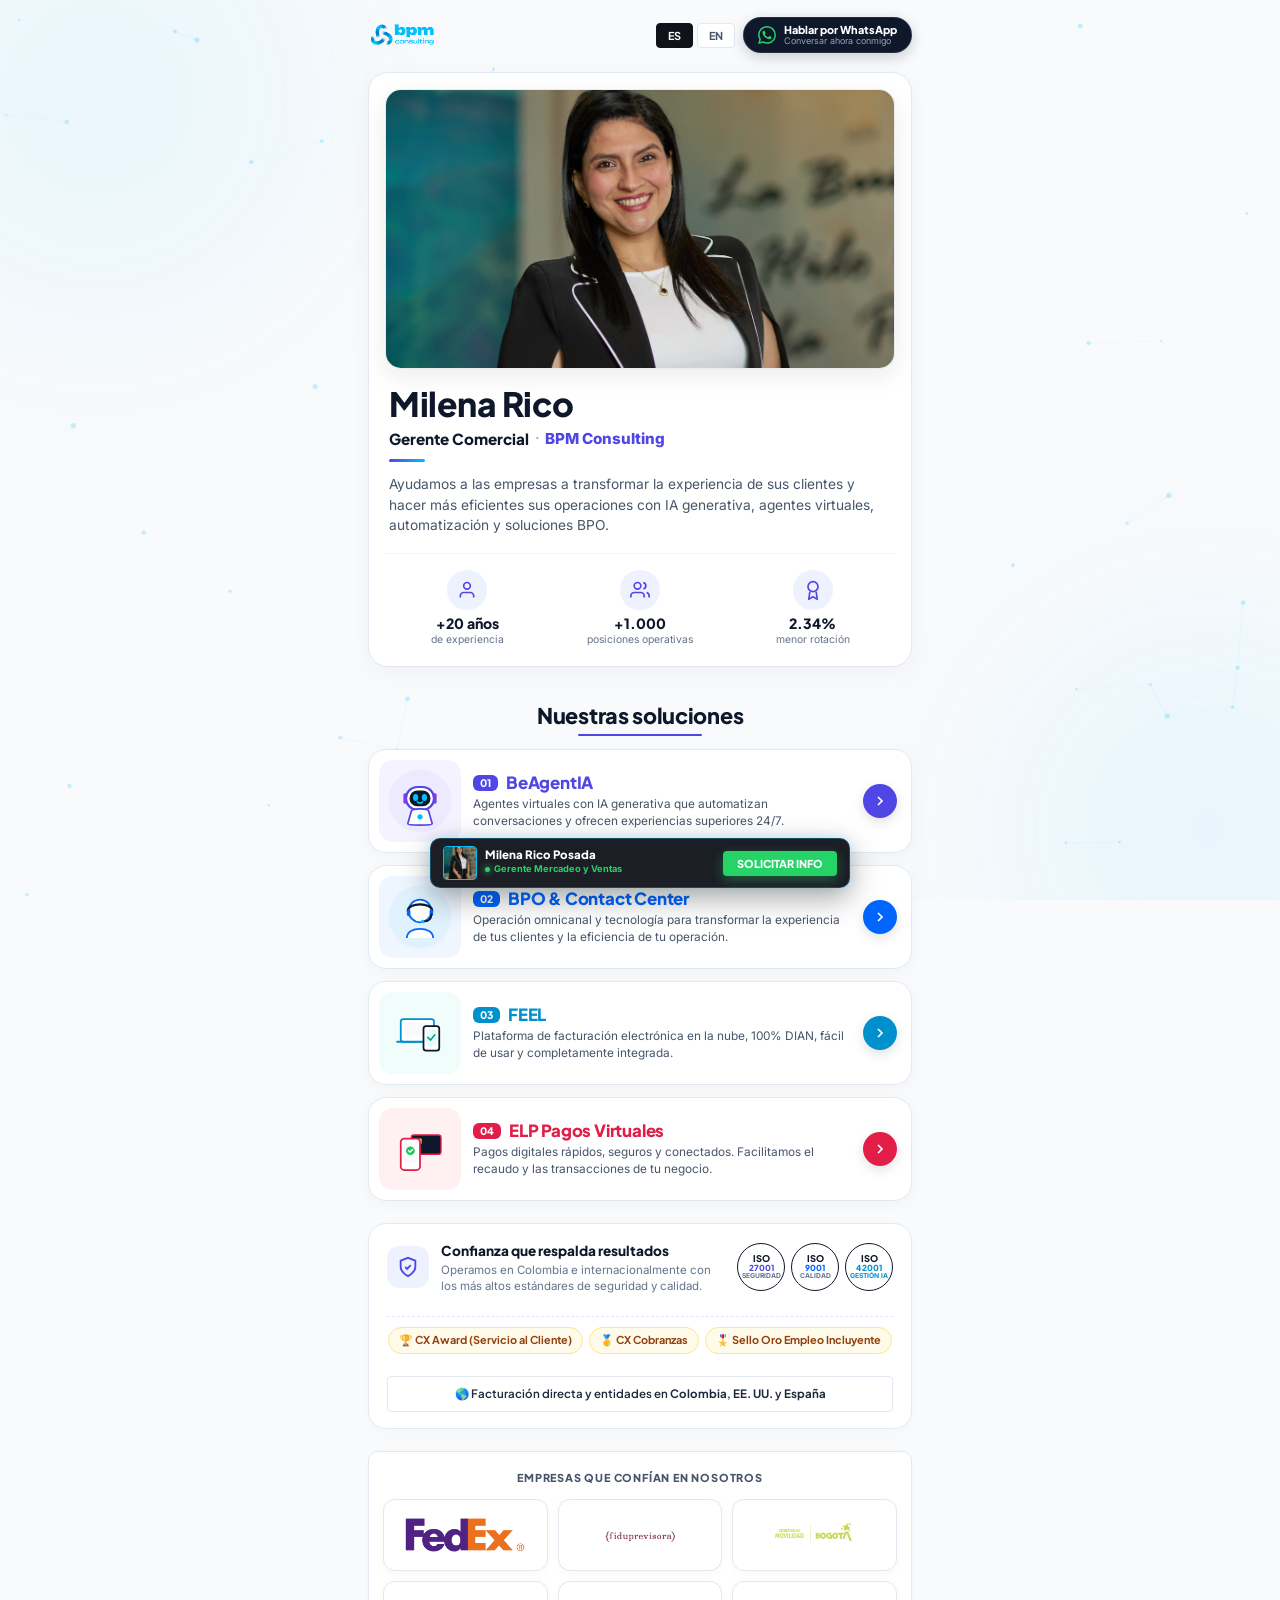
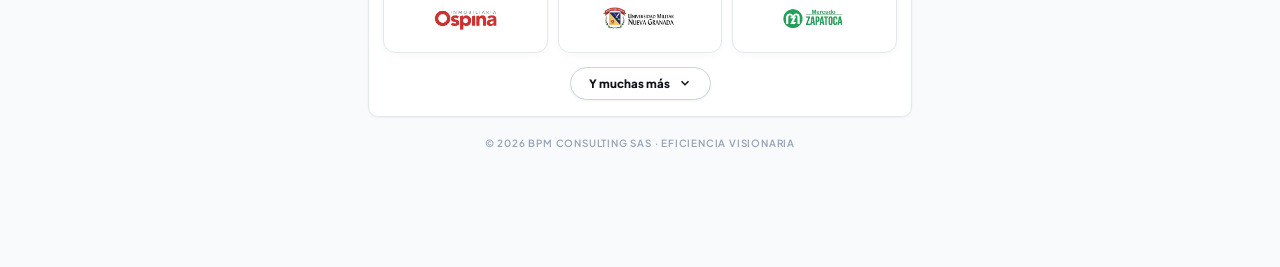
==== commit 68bb24af: "fix(assurance): corregir distribución y alineación del bloque de certificaciones, premios y cobertur" ====
--- a/index.html
+++ b/index.html
@@ -234,32 +234,34 @@
          QUALITY ASSURANCE & CERTIFICATIONS BANNER
          ========================================================================== -->
     <div class="assurance-cert-card reveal-on-scroll">
-      <div class="assurance-left-wrap">
-        <div class="assurance-shield-icon">
-          <svg viewBox="0 0 24 24" width="22" height="22" fill="none" stroke="currentColor" stroke-width="2"><path d="M12 22s8-4 8-10V5l-8-3-8 3v7c0 6 8 10 8 10z"></path><polyline points="9 12 11 14 15 10"></polyline></svg>
-        </div>
-        <div>
-          <div class="assurance-title" data-es="Confianza que respalda resultados" data-en="Trust That Backs Results">Confianza que respalda resultados</div>
-          <div class="assurance-desc" data-es="Operamos en Colombia e internacionalmente con los más altos estándares de seguridad y calidad." data-en="We operate in Colombia and internationally under the highest security and quality standards.">
-            Operamos en Colombia e internacionalmente con los más altos estándares de seguridad y calidad.
-          </div>
-        </div>
-      </div>
-      <div class="cert-badges-row">
-        <div class="cert-stamp-badge">
-          <span class="cert-stamp-title">ISO</span>
-          <span class="cert-stamp-title" style="font-size:0.52rem; color:#4F46E5;">27001</span>
-          <span class="cert-stamp-sub">Seguridad</span>
-        </div>
-        <div class="cert-stamp-badge">
-          <span class="cert-stamp-title">ISO</span>
-          <span class="cert-stamp-title" style="font-size:0.52rem; color:#0066FF;">9001</span>
-          <span class="cert-stamp-sub">Calidad</span>
-        </div>
-        <div class="cert-stamp-badge">
-          <span class="cert-stamp-title">ISO</span>
-          <span class="cert-stamp-title" style="font-size:0.52rem; color:#0090CC;">42001</span>
-          <span class="cert-stamp-sub" style="color:#0090CC;">Gestión IA</span>
+      <div class="assurance-main-row">
+        <div class="assurance-left-wrap">
+          <div class="assurance-shield-icon">
+            <svg viewBox="0 0 24 24" width="22" height="22" fill="none" stroke="currentColor" stroke-width="2"><path d="M12 22s8-4 8-10V5l-8-3-8 3v7c0 6 8 10 8 10z"></path><polyline points="9 12 11 14 15 10"></polyline></svg>
+          </div>
+          <div>
+            <div class="assurance-title" data-es="Confianza que respalda resultados" data-en="Trust That Backs Results">Confianza que respalda resultados</div>
+            <div class="assurance-desc" data-es="Operamos en Colombia e internacionalmente con los más altos estándares de seguridad y calidad." data-en="We operate in Colombia and internationally under the highest security and quality standards.">
+              Operamos en Colombia e internacionalmente con los más altos estándares de seguridad y calidad.
+            </div>
+          </div>
+        </div>
+        <div class="cert-badges-row">
+          <div class="cert-stamp-badge">
+            <span class="cert-stamp-title">ISO</span>
+            <span class="cert-stamp-title" style="font-size:0.52rem; color:#4F46E5;">27001</span>
+            <span class="cert-stamp-sub">Seguridad</span>
+          </div>
+          <div class="cert-stamp-badge">
+            <span class="cert-stamp-title">ISO</span>
+            <span class="cert-stamp-title" style="font-size:0.52rem; color:#0066FF;">9001</span>
+            <span class="cert-stamp-sub">Calidad</span>
+          </div>
+          <div class="cert-stamp-badge">
+            <span class="cert-stamp-title">ISO</span>
+            <span class="cert-stamp-title" style="font-size:0.52rem; color:#0090CC;">42001</span>
+            <span class="cert-stamp-sub" style="color:#0090CC;">Gestión IA</span>
+          </div>
         </div>
       </div>
 
--- a/css/styles.css
+++ b/css/styles.css
@@ -649,17 +649,24 @@
   border: 1px solid #E2E8F0;
   border-radius: 18px;
   padding: 16px 18px;
-  display: grid;
-  grid-template-columns: 1fr auto;
-  align-items: center;
-  gap: 14px;
+  display: flex;
+  flex-direction: column;
+  gap: 12px;
   margin-bottom: 22px;
   box-shadow: 0 4px 16px rgba(0, 0, 0, 0.02);
 }
 
+.assurance-main-row {
+  display: flex;
+  align-items: center;
+  justify-content: space-between;
+  gap: 14px;
+}
+
 @media (max-width: 480px) {
-  .assurance-cert-card {
-    grid-template-columns: 1fr;
+  .assurance-main-row {
+    flex-direction: column;
+    align-items: flex-start;
     gap: 12px;
   }
 }
@@ -668,6 +675,7 @@
   display: flex;
   align-items: center;
   gap: 12px;
+  flex: 1;
 }
 
 .assurance-shield-icon {
@@ -699,7 +707,8 @@
 .cert-badges-row {
   display: flex;
   align-items: center;
-  gap: 8px;
+  gap: 6px;
+  flex-shrink: 0;
 }
 
 .cert-stamp-badge {
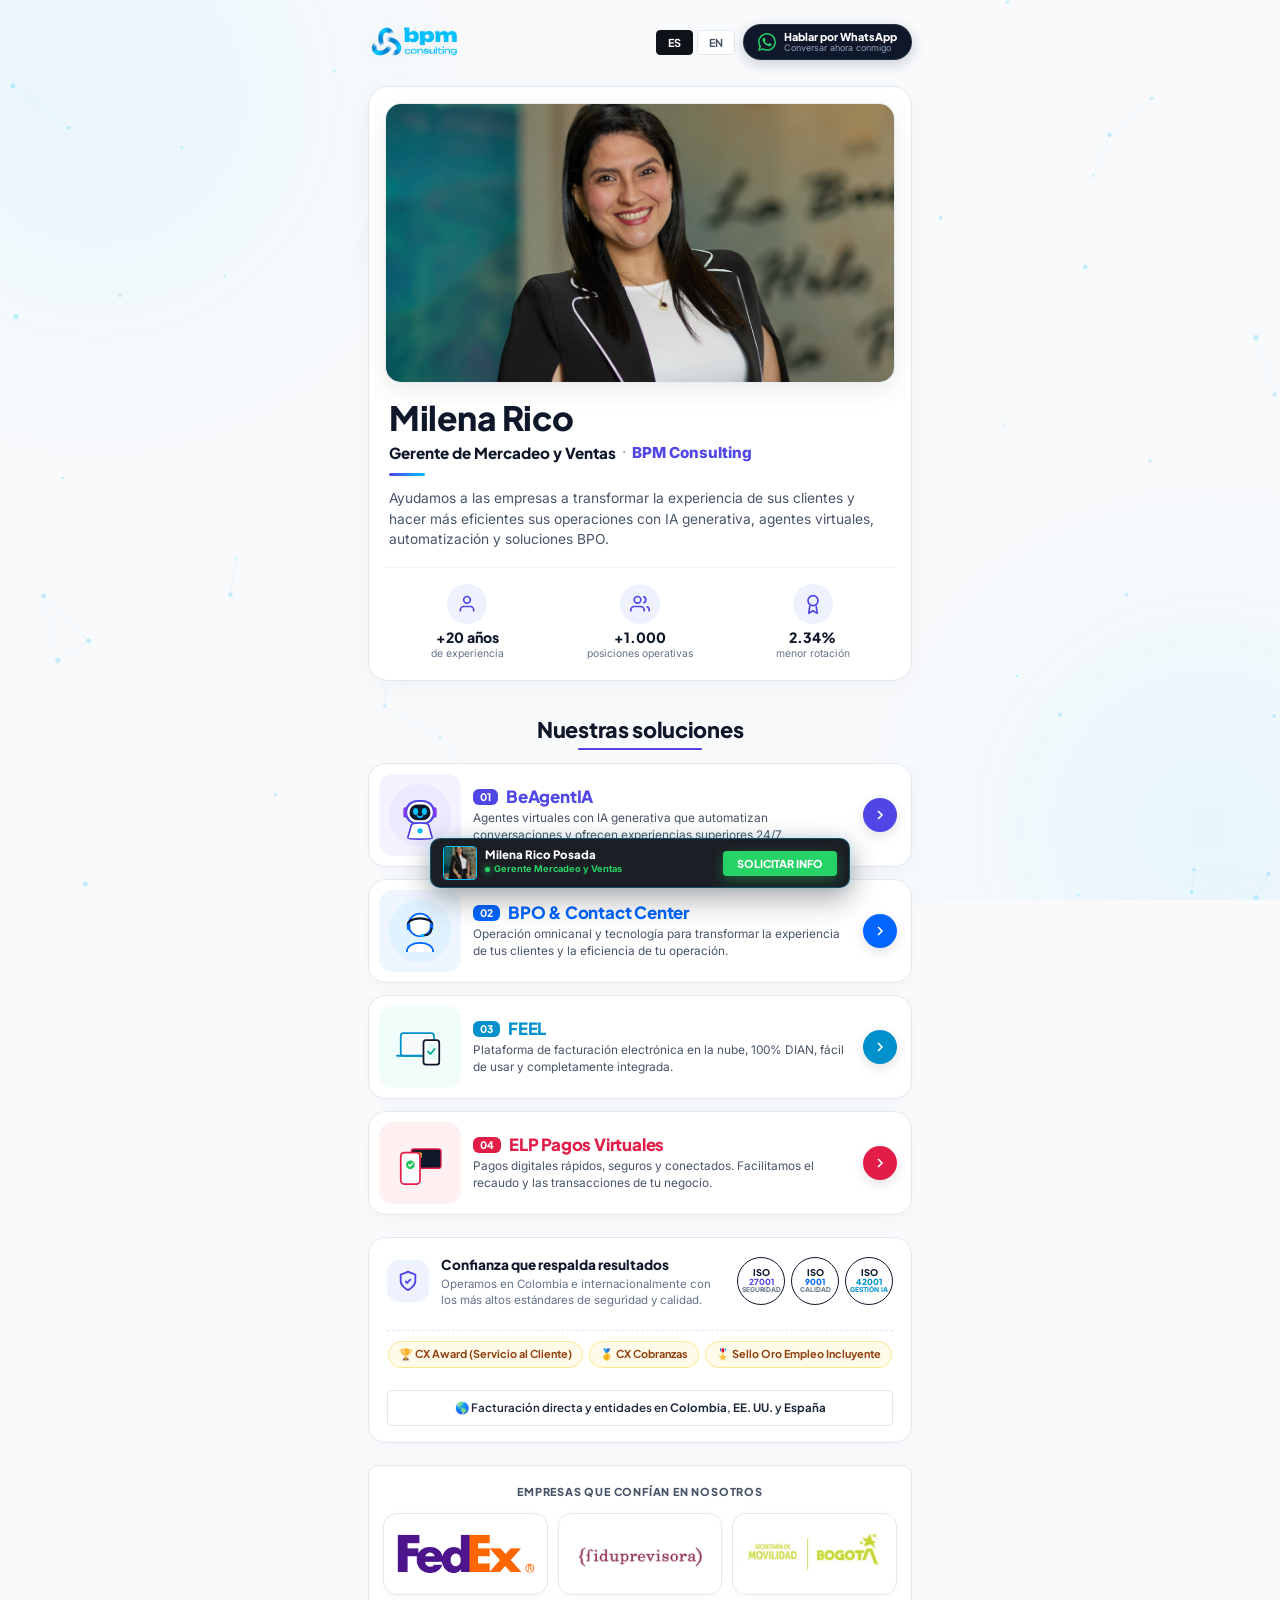
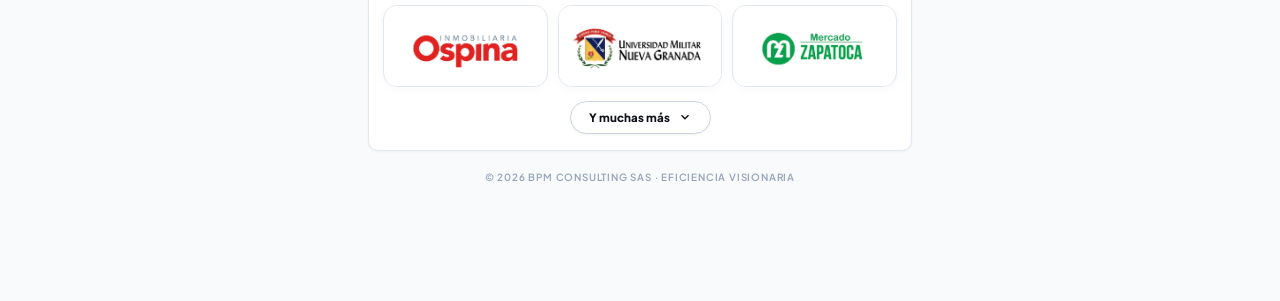
==== commit a7ceaee1: "fix: agrandar logo BPM, optimizar escala de logos de clientes, actualizar cargo de Milena y logos de" ====
--- a/index.html
+++ b/index.html
@@ -52,7 +52,7 @@
       <div class="hero-brochure-content">
         <h1 class="hero-brochure-name">Milena Rico</h1>
         <div class="hero-brochure-role-row">
-          <span class="hero-brochure-role" data-es="Gerente Comercial" data-en="Commercial Manager">Gerente Comercial</span>
+          <span class="hero-brochure-role" data-es="Gerente de Mercadeo y Ventas" data-en="Marketing &amp; Sales Manager">Gerente de Mercadeo y Ventas</span>
           <span style="color:#94A3B8;">·</span>
           <span class="hero-brochure-company">BPM Consulting</span>
         </div>
@@ -284,12 +284,12 @@
       
       <!-- 6 Primary Logos -->
       <div class="client-logo-grid">
-        <div class="client-logo-cell"><img src="assets/logos/Fedex.webp" alt="FedEx"></div>
-        <div class="client-logo-cell"><img src="assets/logos/Fiduprevisora.webp" alt="UARIV / Sector Público"></div>
-        <div class="client-logo-cell"><img src="assets/logos/Secretaria-de-Mobilidad.webp" alt="Secretaría de Movilidad"></div>
-        <div class="client-logo-cell"><img src="assets/logos/Inmobiliaria-Ospina.webp" alt="OPAIN / Ospina"></div>
-        <div class="client-logo-cell"><img src="assets/logos/U-Militar-Nueva-Granada.webp" alt="Universidad Militar Nueva Granada"></div>
-        <div class="client-logo-cell"><img src="assets/logos/Zapatoca.webp" alt="Supermercados Zapatoca"></div>
+        <div class="client-logo-cell"><img src="assets/logos/Fedex.webp" alt="FedEx" style="transform: scale(1.05);"></div>
+        <div class="client-logo-cell"><img src="assets/logos/Fiduprevisora.webp" alt="UARIV / Sector Público" style="transform: scale(1.4);"></div>
+        <div class="client-logo-cell"><img src="assets/logos/Secretaria-de-Mobilidad.webp" alt="Secretaría de Movilidad" style="transform: scale(1.35);"></div>
+        <div class="client-logo-cell"><img src="assets/logos/Inmobiliaria-Ospina.webp" alt="OPAIN / Ospina" style="transform: scale(1.35);"></div>
+        <div class="client-logo-cell"><img src="assets/logos/U-Militar-Nueva-Granada.webp" alt="Universidad Militar Nueva Granada" style="transform: scale(1.45);"></div>
+        <div class="client-logo-cell"><img src="assets/logos/Zapatoca.webp" alt="Supermercados Zapatoca" style="transform: scale(1.35);"></div>
       </div>
 
       <!-- Expand Button -->
@@ -302,15 +302,15 @@
 
       <!-- Expandable Extra Grid -->
       <div class="clients-extra-grid">
-        <div class="client-logo-cell"><img src="assets/logos/Claro.webp" alt="Claro"></div>
-        <div class="client-logo-cell"><img src="assets/logos/Banco-de-la-Republica.webp" alt="Banco de la República"></div>
-        <div class="client-logo-cell"><img src="assets/logos/Prepass.webp" alt="PrePass"></div>
-        <div class="client-logo-cell"><img src="assets/logos/Frontier.webp" alt="Frontera Energy"></div>
-        <div class="client-logo-cell"><img src="assets/logos/ICETEX.webp" alt="ICETEX"></div>
-        <div class="client-logo-cell"><img src="assets/logos/Camara-de-Comercio.webp" alt="Cámara de Comercio"></div>
-        <div class="client-logo-cell"><img src="assets/logos/Rabelo-Foods.webp" alt="Rabelo Foods"></div>
-        <div class="client-logo-cell"><img src="assets/logos/ICFES.webp" alt="ICFES"></div>
-        <div class="client-logo-cell"><img src="assets/logos/Ministerio-de-Educacion.webp" alt="Ministerio de Educación"></div>
+        <div class="client-logo-cell"><img src="assets/logos/Claro.webp" alt="Claro" style="transform: scale(1.35);"></div>
+        <div class="client-logo-cell"><img src="assets/logos/Banco-de-la-Republica.webp" alt="Banco de la República" style="transform: scale(1.35);"></div>
+        <div class="client-logo-cell"><img src="assets/logos/Prepass.webp" alt="PrePass" style="transform: scale(1.15);"></div>
+        <div class="client-logo-cell"><img src="assets/logos/Frontier.webp" alt="Frontera Energy" style="transform: scale(1.25);"></div>
+        <div class="client-logo-cell"><img src="assets/logos/ICETEX.webp" alt="ICETEX" style="transform: scale(1.35);"></div>
+        <div class="client-logo-cell"><img src="assets/logos/Camara-de-Comercio.webp" alt="Cámara de Comercio" style="transform: scale(1.35);"></div>
+        <div class="client-logo-cell"><img src="assets/logos/Rabelo-Foods.webp" alt="Rabelo Foods" style="transform: scale(1.45);"></div>
+        <div class="client-logo-cell"><img src="assets/logos/ICFES.webp" alt="ICFES" style="transform: scale(1.4);"></div>
+        <div class="client-logo-cell"><img src="assets/logos/Ministerio-de-Educacion.webp" alt="Ministerio de Educación" style="transform: scale(1.35);"></div>
       </div>
     </section>
 
--- a/css/styles.css
+++ b/css/styles.css
@@ -230,11 +230,12 @@
 }
 
 .top-brand-logo {
-  height: 38px;
-  max-width: 160px;
+  height: 52px;
+  max-width: 240px;
   width: auto;
   object-fit: contain;
   display: block;
+  filter: drop-shadow(0 2px 8px rgba(0, 0, 0, 0.04));
 }
 
 .top-header-right {
@@ -2029,18 +2030,19 @@
 }
 
 .subpage-client-logo-item {
-  height: 36px;
+  height: 48px;
   display: flex;
   align-items: center;
   justify-content: center;
 }
 
 .subpage-client-logo-item img {
-  max-height: 28px;
-  max-width: 75px;
+  max-height: 40px;
+  max-width: 105px;
   object-fit: contain;
-  filter: grayscale(20%);
-  opacity: 0.85;
+  filter: grayscale(0%);
+  opacity: 0.95;
+  transition: all 0.2s ease;
 }
 
 /* ==========================================================================
@@ -2213,14 +2215,14 @@
 
 .client-logo-cell,
 .client-logo-card {
-  height: 72px;
+  height: 82px;
   background: #FFFFFF;
   border: 1.5px solid #E2E8F0;
-  border-radius: 12px;
+  border-radius: 14px;
   display: flex;
   align-items: center;
   justify-content: center;
-  padding: 10px 14px;
+  padding: 4px 10px;
   overflow: hidden;
   box-sizing: border-box;
   box-shadow: 0 2px 10px rgba(0, 0, 0, 0.03);
@@ -2236,22 +2238,20 @@
 
 .client-logo-cell img,
 .client-logo-card img {
-  max-width: 92%;
-  max-height: 48px;
+  max-width: 95%;
+  max-height: 60px;
   width: auto;
   height: auto;
   object-fit: contain;
-  filter: grayscale(15%);
-  opacity: 0.95;
+  filter: grayscale(0%);
+  opacity: 1;
   transition: all 0.22s ease;
   display: block;
 }
 
 .client-logo-cell:hover img,
 .client-logo-card:hover img {
-  filter: grayscale(0%);
-  opacity: 1;
-  transform: scale(1.04);
+  transform: scale(1.06);
 }
 
 .btn-expand-clients-wrap {
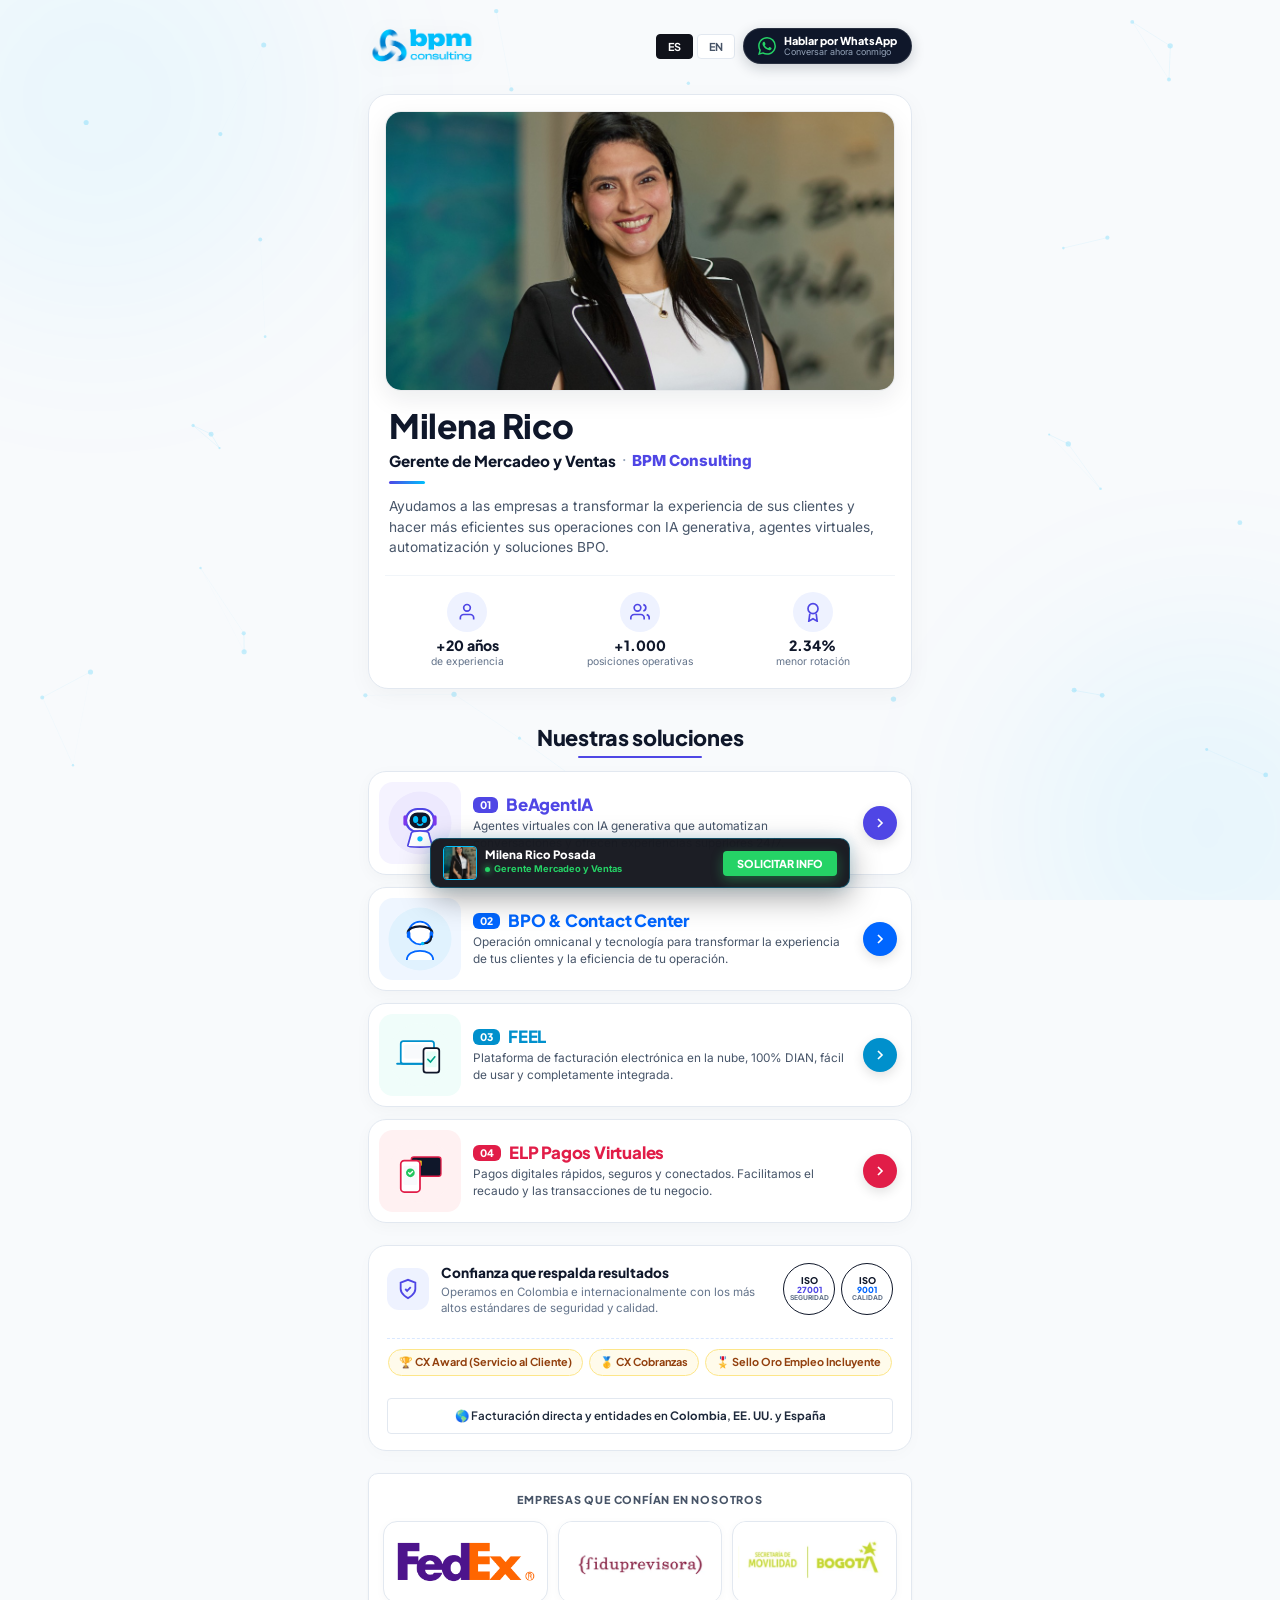
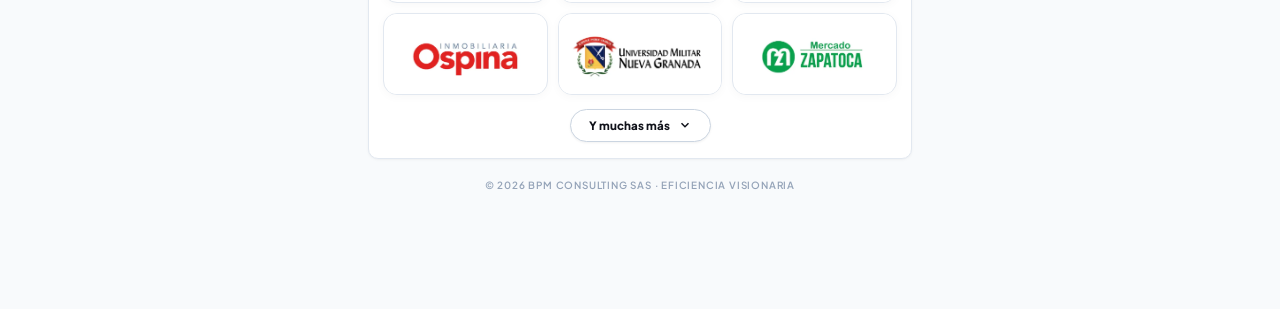
==== commit 97957ae0: "fix: remover ISO 42001 (en implementacion) y agrandar logo principal de BPM" ====
--- a/index.html
+++ b/index.html
@@ -257,11 +257,6 @@
             <span class="cert-stamp-title" style="font-size:0.52rem; color:#0066FF;">9001</span>
             <span class="cert-stamp-sub">Calidad</span>
           </div>
-          <div class="cert-stamp-badge">
-            <span class="cert-stamp-title">ISO</span>
-            <span class="cert-stamp-title" style="font-size:0.52rem; color:#0090CC;">42001</span>
-            <span class="cert-stamp-sub" style="color:#0090CC;">Gestión IA</span>
-          </div>
         </div>
       </div>
 
--- a/css/styles.css
+++ b/css/styles.css
@@ -230,12 +230,12 @@
 }
 
 .top-brand-logo {
-  height: 52px;
-  max-width: 240px;
+  height: 60px;
+  max-width: 270px;
   width: auto;
   object-fit: contain;
   display: block;
-  filter: drop-shadow(0 2px 8px rgba(0, 0, 0, 0.04));
+  filter: drop-shadow(0 2px 10px rgba(0, 0, 0, 0.05));
 }
 
 .top-header-right {
@@ -717,13 +717,13 @@
   flex-direction: column;
   align-items: center;
   justify-content: center;
-  width: 48px;
-  height: 48px;
+  width: 52px;
+  height: 52px;
   border-radius: 50%;
   border: 1.5px solid #0F172A;
   text-align: center;
   background: #FFFFFF;
-  padding: 2px;
+  padding: 3px;
 }
 
 .cert-stamp-badge.icontec-badge {
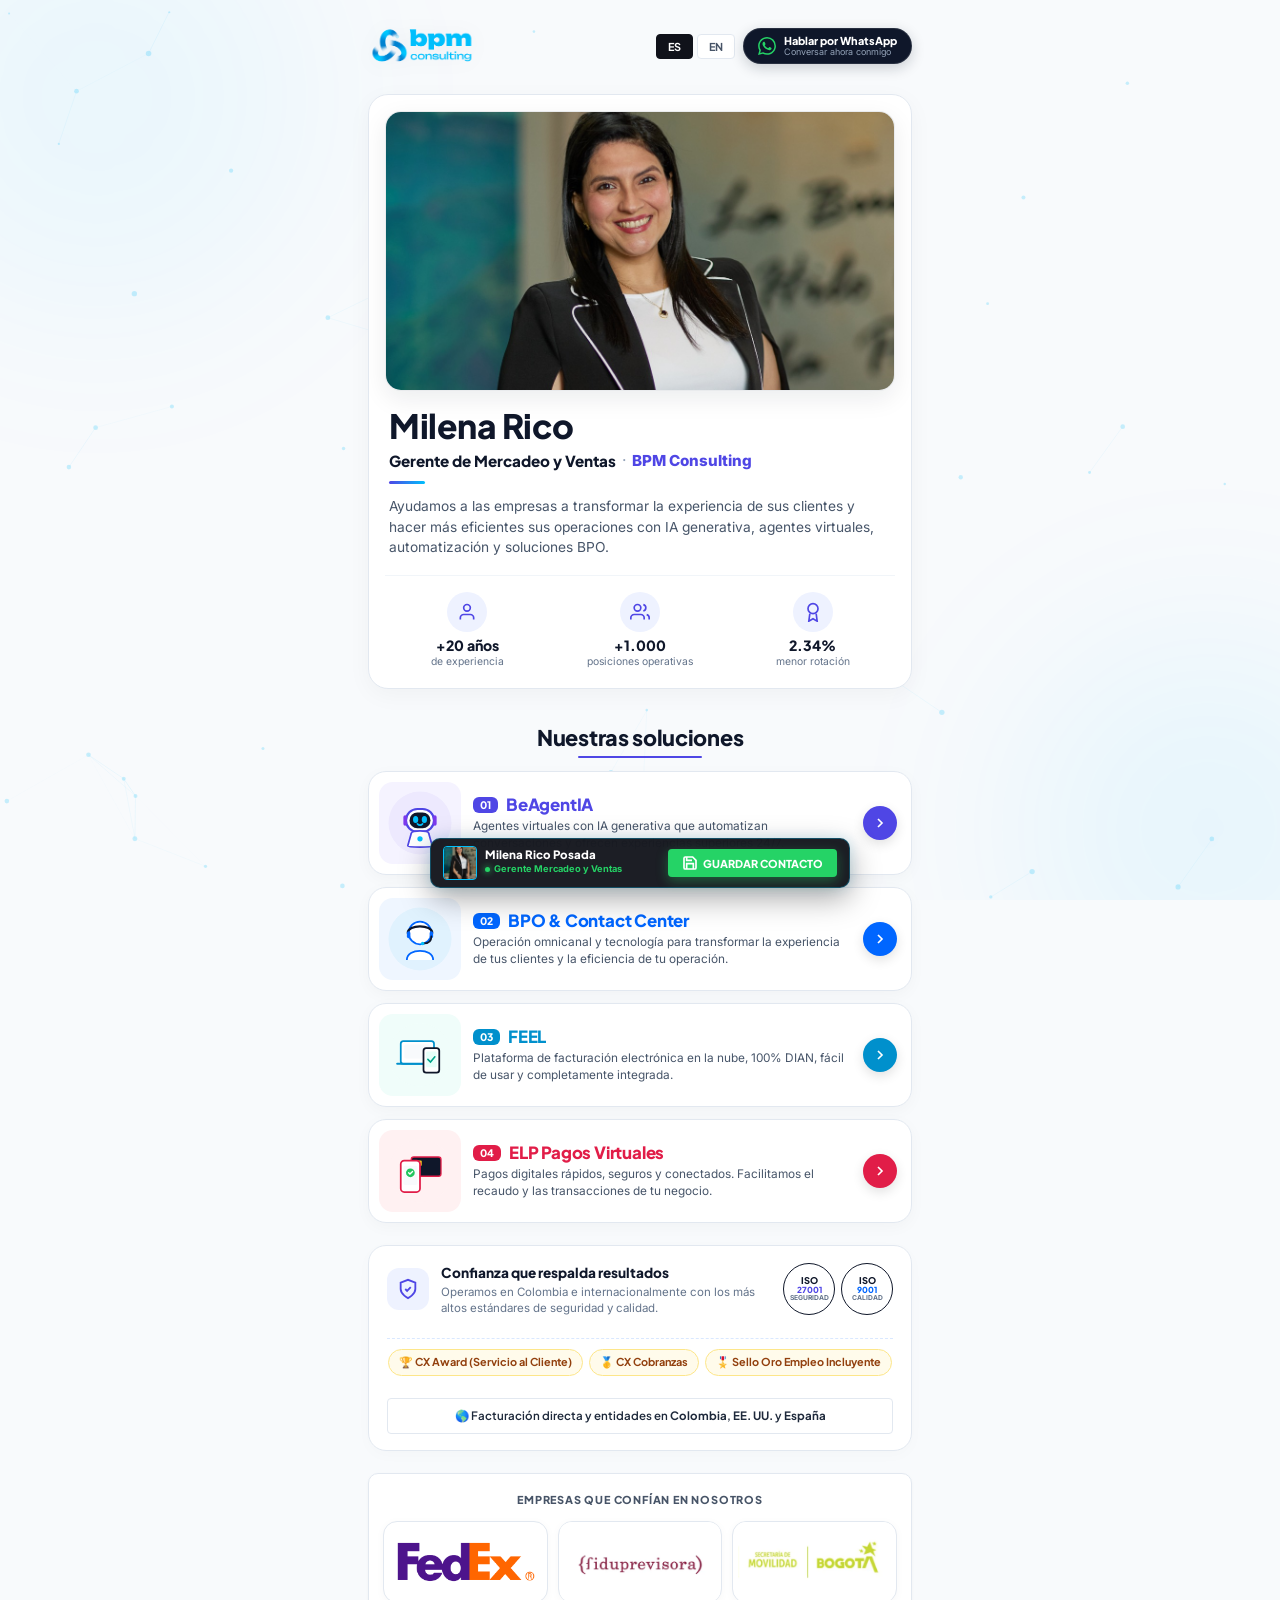
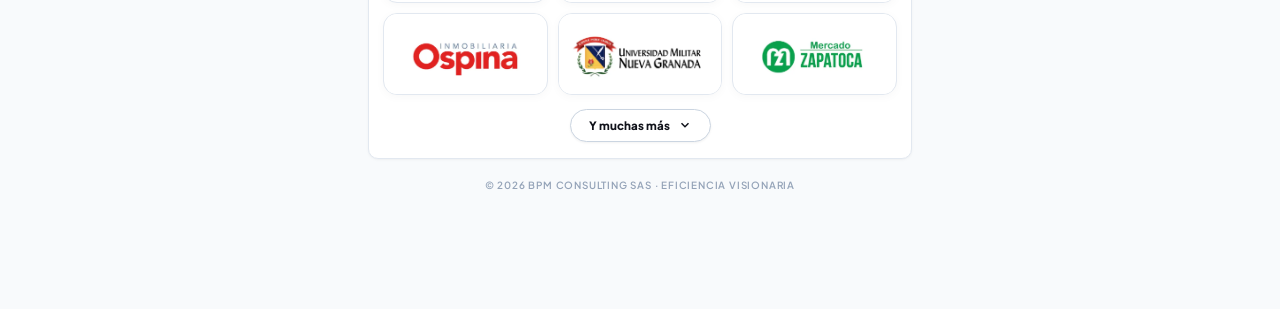
==== commit 9d82ba2e: "feat(ui): guardar contacto default CTA, product logos, updated features, DIAN & PCI certs, and clien" ====
--- a/index.html
+++ b/index.html
@@ -297,10 +297,12 @@
 
       <!-- Expandable Extra Grid -->
       <div class="clients-extra-grid">
+        <div class="client-logo-cell"><img src="assets/logos/opain.svg" alt="OPAIN - Aeropuerto El Dorado" style="transform: scale(1.15);"></div>
+        <div class="client-logo-cell"><img src="assets/logos/citiparking.svg" alt="City Parking - Indigo" style="transform: scale(1.1);"></div>
         <div class="client-logo-cell"><img src="assets/logos/Claro.webp" alt="Claro" style="transform: scale(1.35);"></div>
         <div class="client-logo-cell"><img src="assets/logos/Banco-de-la-Republica.webp" alt="Banco de la República" style="transform: scale(1.35);"></div>
         <div class="client-logo-cell"><img src="assets/logos/Prepass.webp" alt="PrePass" style="transform: scale(1.15);"></div>
-        <div class="client-logo-cell"><img src="assets/logos/Frontier.webp" alt="Frontera Energy" style="transform: scale(1.25);"></div>
+        <div class="client-logo-cell"><img src="assets/logos/Frontier.webp" alt="Frontera Energy" style="transform: scale(0.95);"></div>
         <div class="client-logo-cell"><img src="assets/logos/ICETEX.webp" alt="ICETEX" style="transform: scale(1.35);"></div>
         <div class="client-logo-cell"><img src="assets/logos/Camara-de-Comercio.webp" alt="Cámara de Comercio" style="transform: scale(1.35);"></div>
         <div class="client-logo-cell"><img src="assets/logos/Rabelo-Foods.webp" alt="Rabelo Foods" style="transform: scale(1.45);"></div>
@@ -323,8 +325,9 @@
         <div class="sticky-mgr-status"><span class="status-dot-pulse"></span> <span data-es="Gerente Mercadeo y Ventas" data-en="Marketing &amp; Sales Manager">Gerente Mercadeo y Ventas</span></div>
       </div>
     </a>
-    <button class="sticky-chat-cta" data-open-lead-modal data-service="Portafolio General" style="border:none; cursor:pointer;">
-      <span data-es="Solicitar info" data-en="Request Info">Solicitar info</span>
+    <button class="sticky-chat-cta" type="button" data-vcard style="border:none; cursor:pointer;">
+      <svg viewBox="0 0 24 24" width="16" height="16" fill="none" stroke="currentColor" stroke-width="2.5"><path d="M19 21H5a2 2 0 0 1-2-2V5a2 2 0 0 1 2-2h11l5 5v11a2 2 0 0 1-2 2z"></path><polyline points="17 21 17 13 7 13 7 21"></polyline><polyline points="7 3 7 8 15 8"></polyline></svg>
+      <span data-es="Guardar contacto" data-en="Save Contact">Guardar contacto</span>
     </button>
   </div>
 
--- a/css/styles.css
+++ b/css/styles.css
@@ -662,13 +662,24 @@
   align-items: center;
   justify-content: space-between;
   gap: 14px;
+  width: 100%;
 }
 
 @media (max-width: 480px) {
   .assurance-main-row {
     flex-direction: column;
-    align-items: flex-start;
-    gap: 12px;
+    align-items: center;
+    text-align: center;
+    gap: 14px;
+  }
+  .assurance-left-wrap {
+    flex-direction: column;
+    text-align: center;
+    justify-content: center;
+  }
+  .cert-badges-row {
+    justify-content: center;
+    margin: 0 auto;
   }
 }
 
@@ -2023,26 +2034,31 @@
 .subpage-client-row {
   display: flex;
   align-items: center;
-  justify-content: space-between;
-  gap: 8px;
+  justify-content: center;
+  gap: 10px 14px;
   width: 100%;
   flex-wrap: wrap;
 }
 
 .subpage-client-logo-item {
-  height: 48px;
+  height: 40px;
   display: flex;
   align-items: center;
   justify-content: center;
+  flex-shrink: 0;
+  padding: 0 2px;
 }
 
 .subpage-client-logo-item img {
-  max-height: 40px;
-  max-width: 105px;
+  max-height: 34px;
+  max-width: 82px;
+  width: auto;
+  height: auto;
   object-fit: contain;
   filter: grayscale(0%);
   opacity: 0.95;
   transition: all 0.2s ease;
+  display: block;
 }
 
 /* ==========================================================================
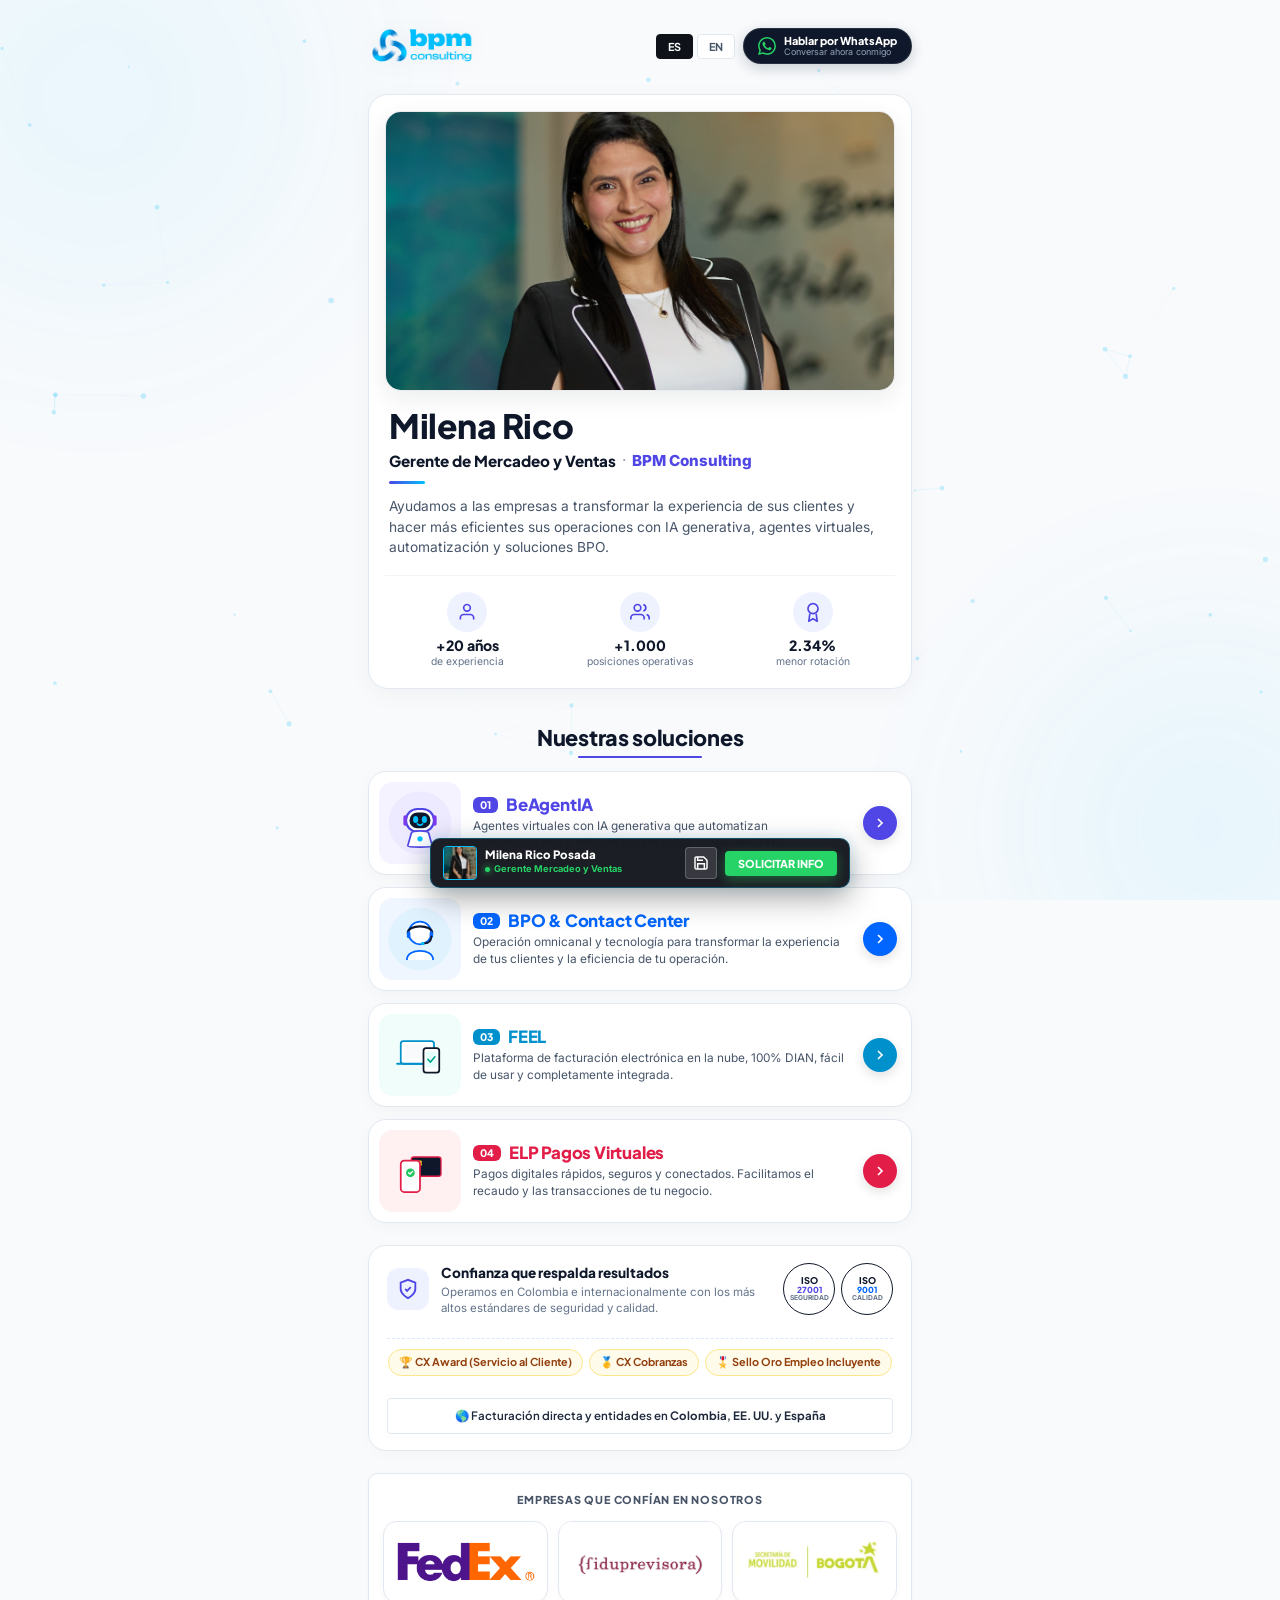
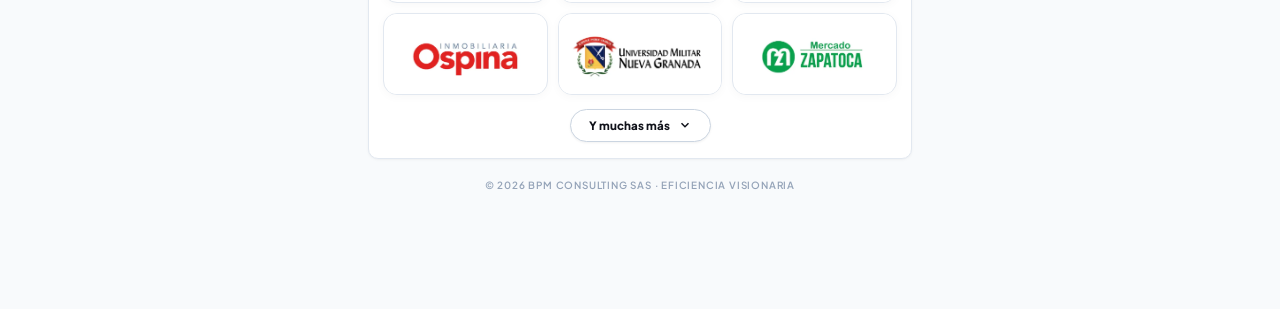
==== commit 1af4d6f7: "feat(ui): barra inferior con doble accion (solicitar info formulario/whatsapp + boton sutil guardar " ====
--- a/index.html
+++ b/index.html
@@ -325,10 +325,14 @@
         <div class="sticky-mgr-status"><span class="status-dot-pulse"></span> <span data-es="Gerente Mercadeo y Ventas" data-en="Marketing &amp; Sales Manager">Gerente Mercadeo y Ventas</span></div>
       </div>
     </a>
-    <button class="sticky-chat-cta" type="button" data-vcard style="border:none; cursor:pointer;">
-      <svg viewBox="0 0 24 24" width="16" height="16" fill="none" stroke="currentColor" stroke-width="2.5"><path d="M19 21H5a2 2 0 0 1-2-2V5a2 2 0 0 1 2-2h11l5 5v11a2 2 0 0 1-2 2z"></path><polyline points="17 21 17 13 7 13 7 21"></polyline><polyline points="7 3 7 8 15 8"></polyline></svg>
-      <span data-es="Guardar contacto" data-en="Save Contact">Guardar contacto</span>
-    </button>
+    <div class="sticky-actions-wrap">
+      <button class="sticky-vcard-subtle-btn" type="button" data-vcard aria-label="Guardar contacto" title="Guardar contacto">
+        <svg viewBox="0 0 24 24" width="16" height="16" fill="none" stroke="currentColor" stroke-width="2.2"><path d="M19 21H5a2 2 0 0 1-2-2V5a2 2 0 0 1 2-2h11l5 5v11a2 2 0 0 1-2 2z"></path><polyline points="17 21 17 13 7 13 7 21"></polyline><polyline points="7 3 7 8 15 8"></polyline></svg>
+      </button>
+      <button class="sticky-chat-cta" type="button" data-open-lead-modal data-service="Portafolio General" style="border:none; cursor:pointer;">
+        <span data-es="Solicitar info" data-en="Request Info">Solicitar info</span>
+      </button>
+    </div>
   </div>
 
   <!-- ==========================================================================
--- a/css/styles.css
+++ b/css/styles.css
@@ -2659,11 +2659,42 @@
   box-shadow: 0 0 6px #25D366;
 }
 
+.sticky-actions-wrap {
+  display: flex;
+  align-items: center;
+  gap: 8px;
+}
+
+.sticky-vcard-subtle-btn {
+  display: inline-flex;
+  align-items: center;
+  justify-content: center;
+  width: 32px;
+  height: 32px;
+  border-radius: var(--radius-xs);
+  background: rgba(255, 255, 255, 0.12);
+  border: 1px solid rgba(255, 255, 255, 0.22);
+  color: #FFFFFF;
+  cursor: pointer;
+  transition: all 0.2s ease;
+  flex-shrink: 0;
+}
+
+.sticky-vcard-subtle-btn:hover {
+  background: rgba(255, 255, 255, 0.22);
+  border-color: rgba(0, 191, 252, 0.6);
+  color: #00BFFC;
+}
+
+.sticky-vcard-subtle-btn:active {
+  transform: scale(0.92);
+}
+
 .sticky-chat-cta {
   display: inline-flex;
   align-items: center;
   gap: 5px;
-  padding: 6px 14px;
+  padding: 6px 13px;
   border-radius: var(--radius-xs);
   background: #25D366;
   color: #FFFFFF;
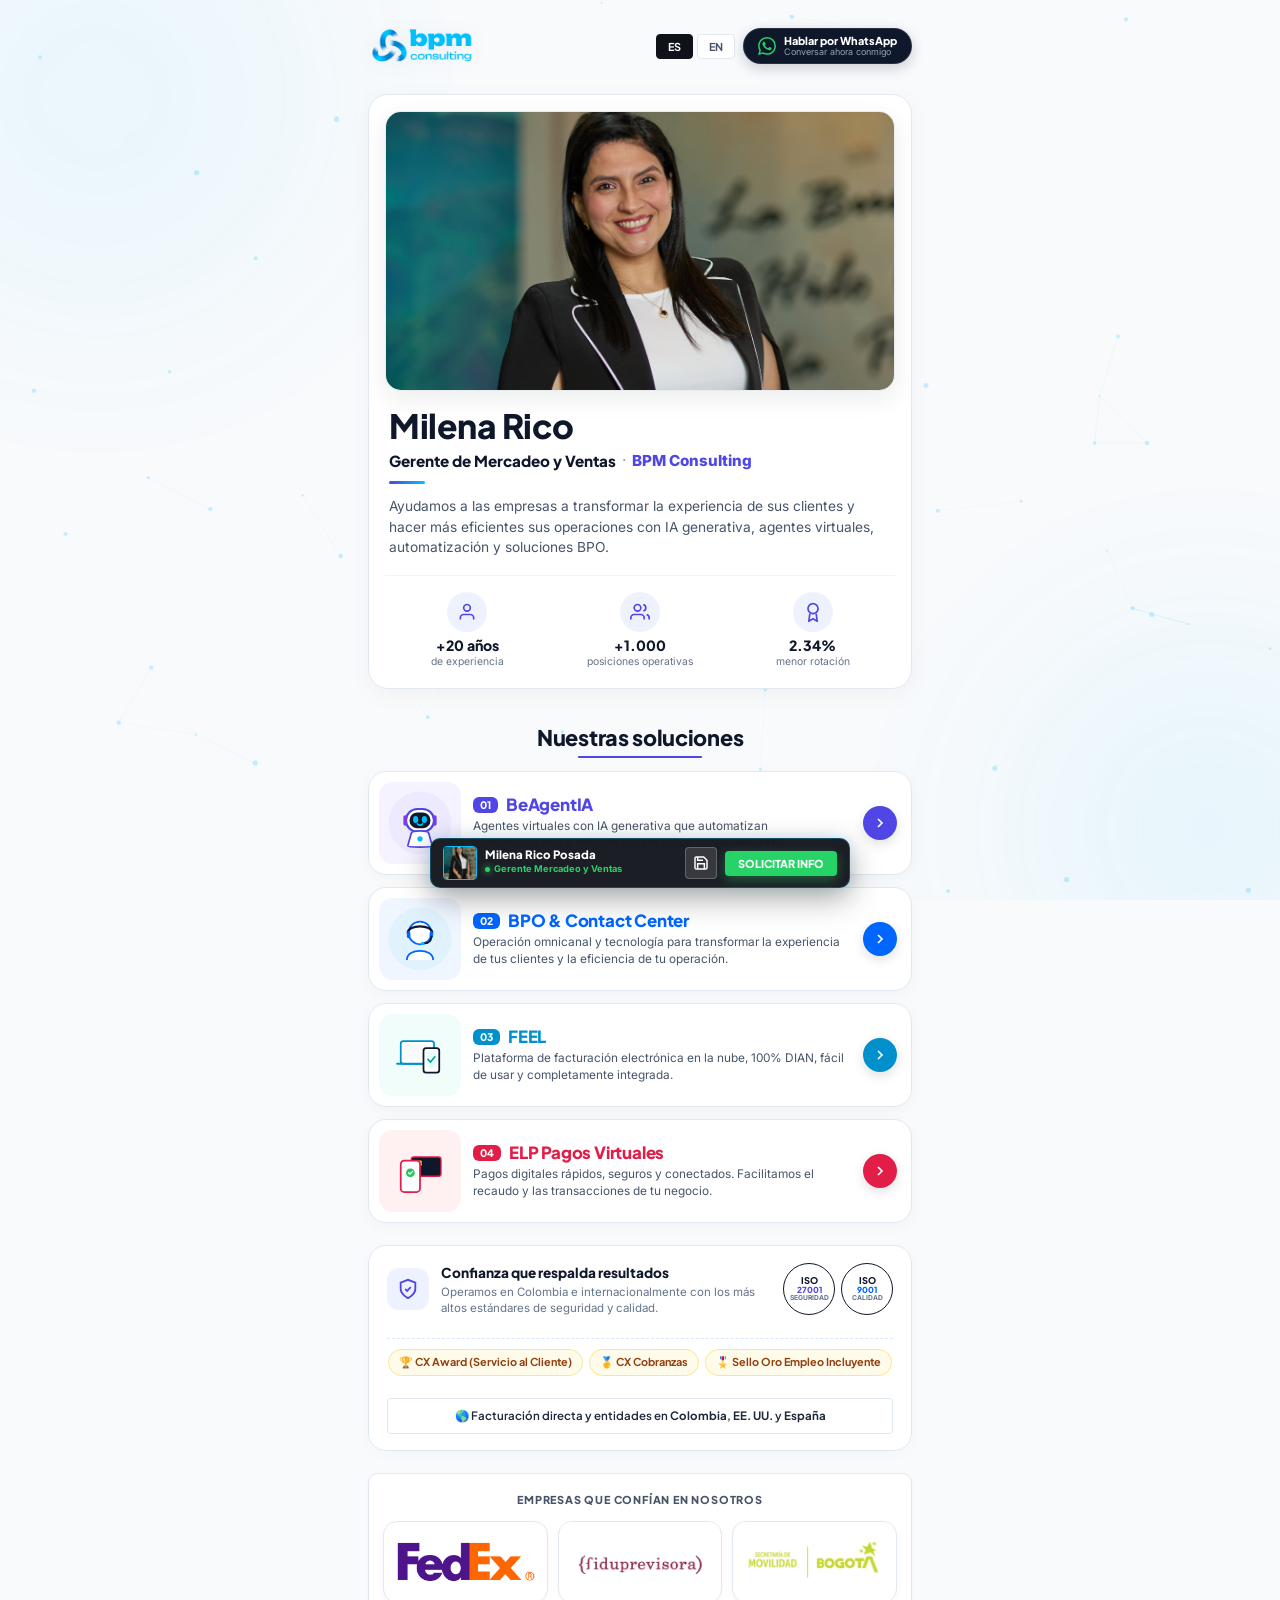
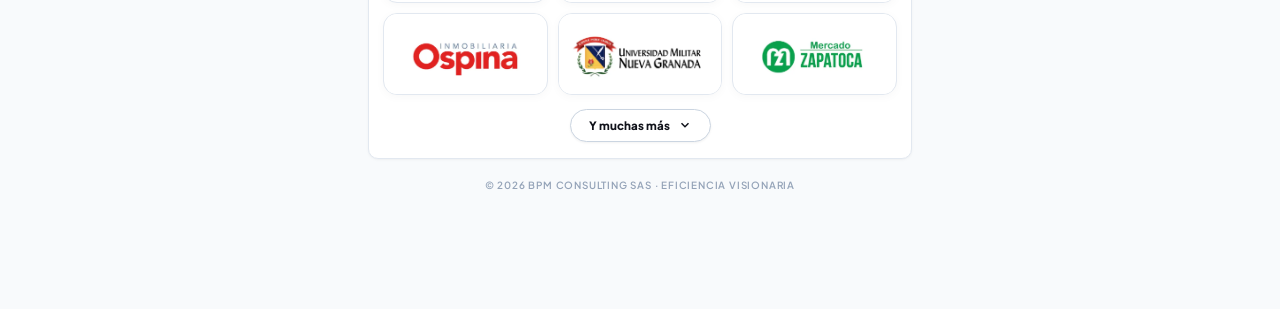
==== commit 01116d8a: "fix(logos): remover logos generados y usar exclusivamente logotipos oficiales adjuntos en FEEL, ELP " ====
--- a/index.html
+++ b/index.html
@@ -298,7 +298,8 @@
       <!-- Expandable Extra Grid -->
       <div class="clients-extra-grid">
         <div class="client-logo-cell"><img src="assets/logos/opain.svg" alt="OPAIN - Aeropuerto El Dorado" style="transform: scale(1.15);"></div>
-        <div class="client-logo-cell"><img src="assets/logos/citiparking.svg" alt="City Parking - Indigo" style="transform: scale(1.1);"></div>
+        <div class="client-logo-cell"><img src="assets/logos/indigo-logo.png" alt="Indigo Parking" style="transform: scale(1.15);"></div>
+        <div class="client-logo-cell"><img src="assets/logos/selecta-one.webp" alt="Selecta One" style="transform: scale(1.2);"></div>
         <div class="client-logo-cell"><img src="assets/logos/Claro.webp" alt="Claro" style="transform: scale(1.35);"></div>
         <div class="client-logo-cell"><img src="assets/logos/Banco-de-la-Republica.webp" alt="Banco de la República" style="transform: scale(1.35);"></div>
         <div class="client-logo-cell"><img src="assets/logos/Prepass.webp" alt="PrePass" style="transform: scale(1.15);"></div>
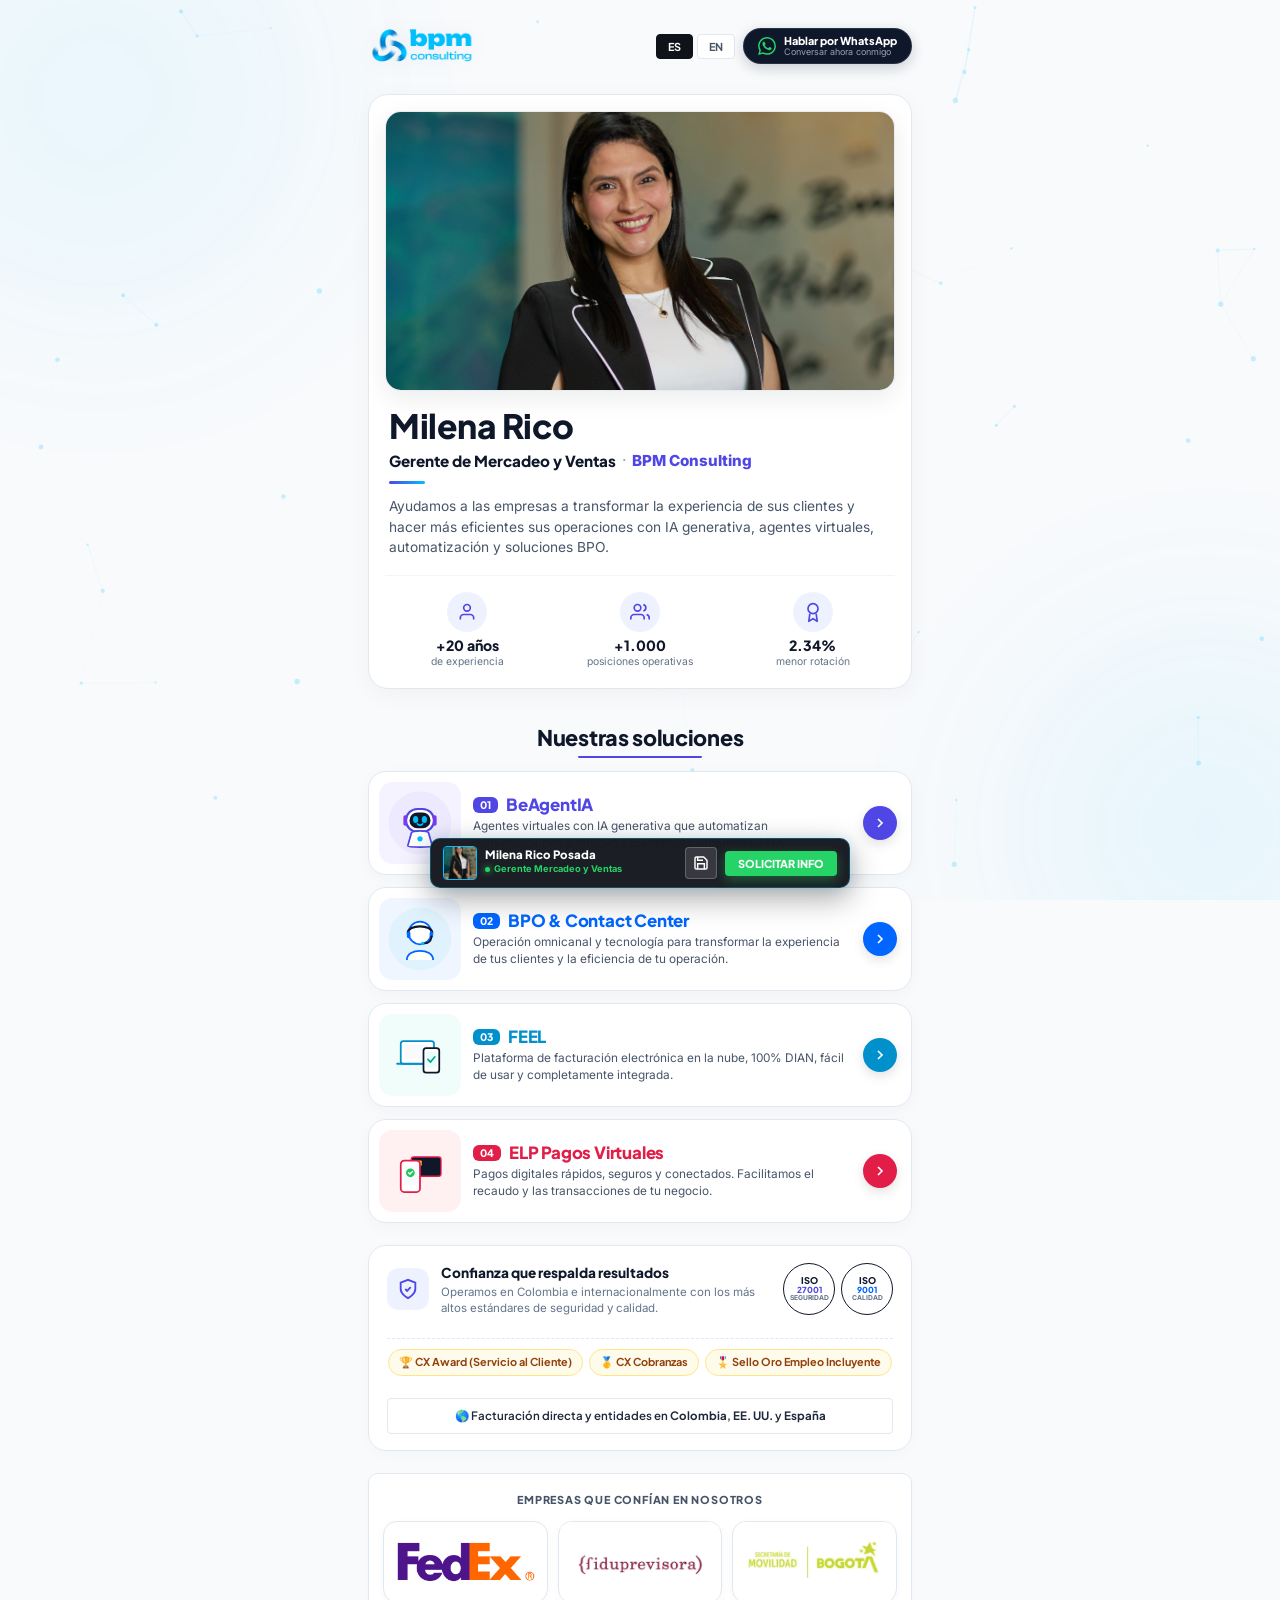
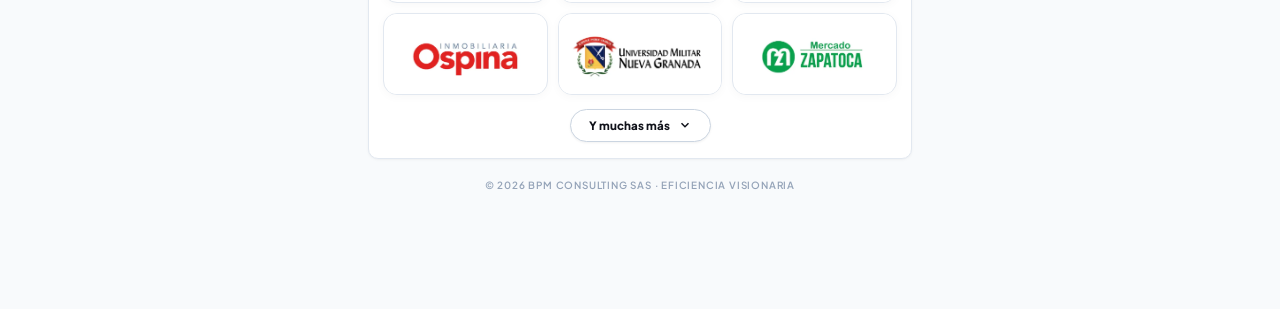
==== commit 386ed5cd: "fix(logos): integrar logo oficial invertido transparente de OPAIN S.A. y verificar clientes en todas" ====
--- a/index.html
+++ b/index.html
@@ -282,7 +282,7 @@
         <div class="client-logo-cell"><img src="assets/logos/Fedex.webp" alt="FedEx" style="transform: scale(1.05);"></div>
         <div class="client-logo-cell"><img src="assets/logos/Fiduprevisora.webp" alt="UARIV / Sector Público" style="transform: scale(1.4);"></div>
         <div class="client-logo-cell"><img src="assets/logos/Secretaria-de-Mobilidad.webp" alt="Secretaría de Movilidad" style="transform: scale(1.35);"></div>
-        <div class="client-logo-cell"><img src="assets/logos/Inmobiliaria-Ospina.webp" alt="OPAIN / Ospina" style="transform: scale(1.35);"></div>
+        <div class="client-logo-cell"><img src="assets/logos/Inmobiliaria-Ospina.webp" alt="Inmobiliaria Ospina" style="transform: scale(1.35);"></div>
         <div class="client-logo-cell"><img src="assets/logos/U-Militar-Nueva-Granada.webp" alt="Universidad Militar Nueva Granada" style="transform: scale(1.45);"></div>
         <div class="client-logo-cell"><img src="assets/logos/Zapatoca.webp" alt="Supermercados Zapatoca" style="transform: scale(1.35);"></div>
       </div>
@@ -297,9 +297,12 @@
 
       <!-- Expandable Extra Grid -->
       <div class="clients-extra-grid">
-        <div class="client-logo-cell"><img src="assets/logos/opain.svg" alt="OPAIN - Aeropuerto El Dorado" style="transform: scale(1.15);"></div>
+        <div class="client-logo-cell"><img src="assets/logos/opain-logo.png" alt="OPAIN S.A." style="transform: scale(1.15);"></div>
         <div class="client-logo-cell"><img src="assets/logos/indigo-logo.png" alt="Indigo Parking" style="transform: scale(1.15);"></div>
         <div class="client-logo-cell"><img src="assets/logos/selecta-one.webp" alt="Selecta One" style="transform: scale(1.2);"></div>
+        <div class="client-logo-cell"><img src="assets/logos/silveragro.webp" alt="Silveragro" style="transform: scale(1.2);"></div>
+        <div class="client-logo-cell"><img src="assets/logos/bigenics.webp" alt="BiGenics" style="transform: scale(1.2);"></div>
+        <div class="client-logo-cell"><img src="assets/logos/uraki.webp" alt="Uraki" style="transform: scale(1.2);"></div>
         <div class="client-logo-cell"><img src="assets/logos/Claro.webp" alt="Claro" style="transform: scale(1.35);"></div>
         <div class="client-logo-cell"><img src="assets/logos/Banco-de-la-Republica.webp" alt="Banco de la República" style="transform: scale(1.35);"></div>
         <div class="client-logo-cell"><img src="assets/logos/Prepass.webp" alt="PrePass" style="transform: scale(1.15);"></div>
